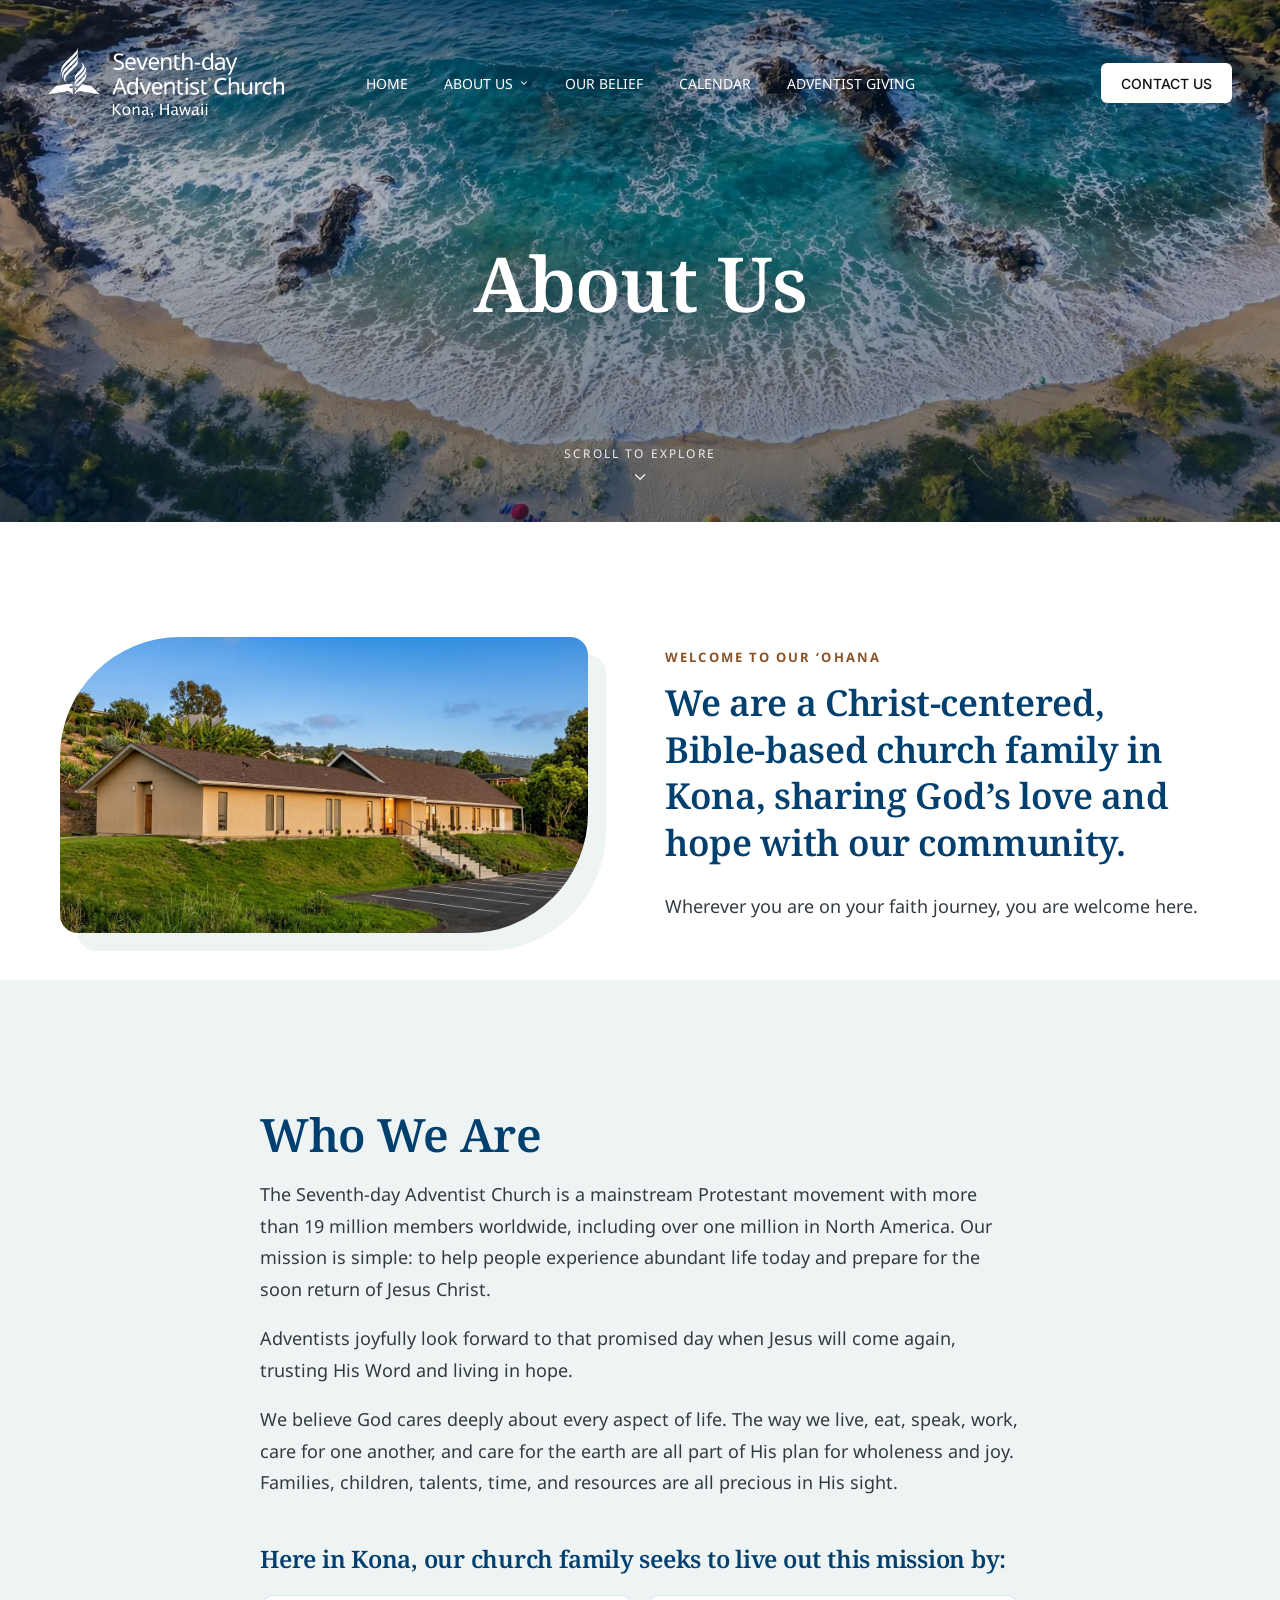
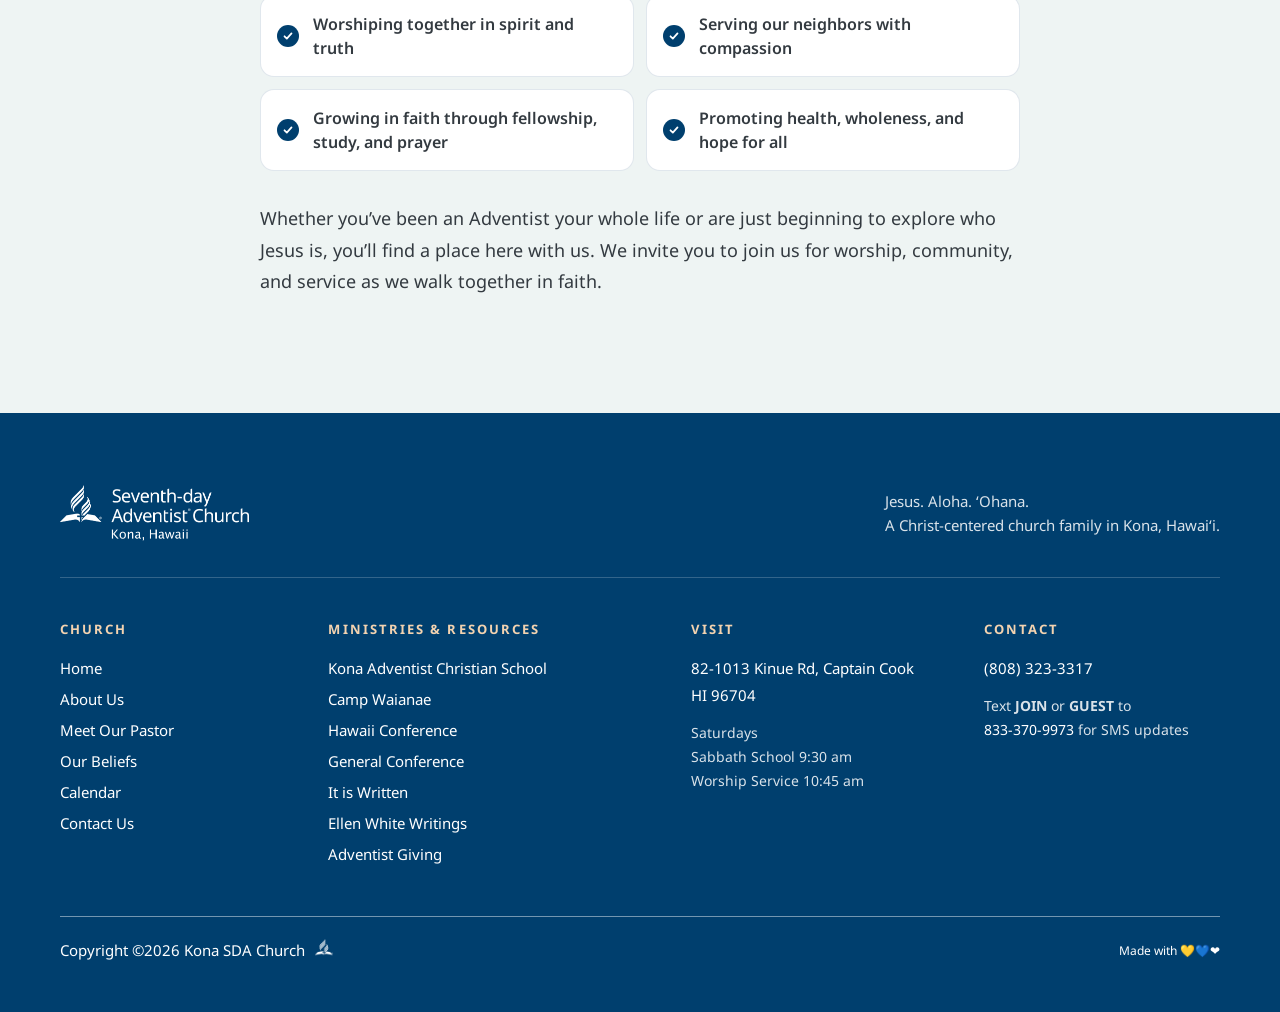
==== about-us.html @ 29a1ade8 "optimized for SEO" ====
<!DOCTYPE html>
<html lang="en">
<head>
<meta charset="UTF-8">
<meta name="viewport" content="width=device-width, initial-scale=1">
<title>About Us | Kona Seventh-day Adventist Church</title>
<meta name="description" content="Get to know the Kona Seventh-day Adventist Church, a Christ-centered, Bible-based church family in Captain Cook, Hawaii, sharing God&#x27;s love with our community.">
<meta property="og:type" content="website">
<meta property="og:site_name" content="Kona Seventh-day Adventist Church">
<meta property="og:title" content="About Us | Kona Seventh-day Adventist Church">
<meta property="og:description" content="Get to know the Kona Seventh-day Adventist Church, a Christ-centered, Bible-based church family in Captain Cook, Hawaii, sharing God&#x27;s love with our community.">
<meta property="og:locale" content="en_US">
<meta name="twitter:card" content="summary">
<link rel="icon" href="favicon.ico" sizes="48x48">
<link rel="icon" href="img/icons/icon-192.png" type="image/png" sizes="192x192">
<link rel="apple-touch-icon" href="img/icons/apple-touch-icon.png">
<meta name="theme-color" content="#003F6E">
<link rel="preload" href="fonts/noto-serif/noto-serif-latin-600-normal.woff2" as="font" type="font/woff2" crossorigin>
<link rel="preload" href="fonts/noto-sans/noto-sans-latin-400-normal.woff2" as="font" type="font/woff2" crossorigin>
<link rel="stylesheet" href="css/styles.css">
</head>
<body class="page-about page-editorial">

<!-- =================== HEADER =================== -->
<header class="site-header">
  <div class="nav">
    <a href="index.html" class="brand"><img src="img/NAD_logo.webp" alt="Kona Seventh-day Adventist Church — Home" width="1500" height="445"></a>
    <ul class="nav__links">
      <li><a href="index.html">HOME</a></li>
      <li class="has-sub">
        <a href="about-us.html" aria-haspopup="true" aria-current="page">ABOUT US <svg class="nav__caret" width="10" height="10" viewBox="0 0 24 24" fill="none" stroke="currentColor" stroke-width="2.5" stroke-linecap="round" stroke-linejoin="round" aria-hidden="true"><path d="M6 9l6 6 6-6"/></svg></a>
        <ul class="submenu" aria-label="About Us">
          <li><a href="about-us.html" aria-current="page">Who We Are</a></li>
          <li><a href="meet-our-pastor.html">Meet Our Pastor</a></li>
        </ul>
      </li>
      <li><a href="our-beliefs.html">OUR BELIEF</a></li>
      <li><a href="calendar.html">CALENDAR</a></li>
      <li><a href="https://adventistgiving.org/donate" target="_blank" rel="noopener">ADVENTIST GIVING</a></li>
    </ul>
    <a href="contact.html" class="btn btn--light btn--sm nav__cta">CONTACT US</a>
    <button class="nav__toggle" type="button" aria-label="Open menu" aria-expanded="false" aria-controls="menu">
      <svg width="22" height="22" viewBox="0 0 24 24" fill="none" stroke="currentColor" stroke-width="1.6" stroke-linecap="round"><path d="M4 8h16M4 16h16"/></svg>
    </button>
  </div>
</header>

<main>

  <!-- Hero banner -->
  <section class="page-hero" aria-labelledby="page-title">
    <img class="page-hero__img" src="img/beach2.webp" alt="" width="1531" height="1027" aria-hidden="true" fetchpriority="high">
    <h1 id="page-title">About Us</h1>
    <a class="scroll-cue" href="#intro">
      <span>Scroll to explore</span>
      <svg width="18" height="18" viewBox="0 0 24 24" fill="none" stroke="currentColor" stroke-width="1.8" stroke-linecap="round" stroke-linejoin="round" aria-hidden="true"><path d="M6 9l6 6 6-6"/></svg>
    </a>
  </section>

  <!-- Intro: foto + titular (mismo diseño que Our Beliefs) -->
  <section class="bl-intro" id="intro" aria-labelledby="intro-title">
    <div class="bl-intro__grid">
      <figure class="bl-intro__media">
        <img src="img/kona-church.webp" alt="Exterior of the Kona Seventh-day Adventist Church building surrounded by green lawn and tropical trees" width="1264" height="848" loading="lazy" decoding="async">
      </figure>
      <div class="bl-intro__text">
        <p class="eyebrow">Welcome to our ‘Ohana</p>
        <h2 id="intro-title" class="bl-intro__statement">We are a Christ-centered, Bible-based church family in Kona, sharing God’s love and hope with our community.</h2>
        <p>Wherever you are on your faith journey, you are welcome here.</p>
      </div>
    </div>
  </section>

  <!-- Quiénes somos + pilares (franja verde-océano, como "Our Core Beliefs") -->
  <section class="bl-core about-who" aria-labelledby="who-title">
    <svg class="bl-core__wave" viewBox="0 0 1440 80" preserveAspectRatio="none" aria-hidden="true"><path d="M0 48c160-32 320-40 480-24s320 48 480 40 320-48 480-48V80H0z"/></svg>
    <div class="about-who__inner">
      <h2 id="who-title">Who We Are</h2>
      <p>The Seventh-day Adventist Church is a mainstream Protestant movement with more than 19 million members worldwide, including over one million in North America. Our mission is simple: to help people experience abundant life today and prepare for the soon return of Jesus Christ.</p>
      <p>Adventists joyfully look forward to that promised day when Jesus will come again, trusting His Word and living in hope.</p>
      <p>We believe God cares deeply about every aspect of life. The way we live, eat, speak, work, care for one another, and care for the earth are all part of His plan for wholeness and joy. Families, children, talents, time, and resources are all precious in His sight.</p>

      <h3 class="pillars__title">Here in Kona, our church family seeks to live out this mission by:</h3>
      <ul class="pillars">
        <li>Worshiping together in spirit and truth</li>
        <li>Serving our neighbors with compassion</li>
        <li>Growing in faith through fellowship, study, and prayer</li>
        <li>Promoting health, wholeness, and hope for all</li>
      </ul>

      <p class="closing">Whether you’ve been an Adventist your whole life or are just beginning to explore who Jesus is, you’ll find a place here with us. We invite you to join us for worship, community, and service as we walk together in faith.</p>
    </div>
  </section>

</main>

<footer class="footer">
  <div class="footer__inner">
    <div class="footer__brand">
      <a href="index.html" class="footer__logo"><img src="img/NAD_logo.webp" alt="Kona Seventh-day Adventist Church — Home" width="1500" height="445" loading="lazy"></a>
      <p>Jesus. Aloha. ʻOhana.<br>A Christ-centered church family in Kona, Hawaiʻi.</p>
    </div>

    <div class="footer__grid">
      <nav aria-labelledby="f-church">
        <h2 class="footer__heading" id="f-church">Church</h2>
        <ul>
          <li><a href="index.html">Home</a></li>
          <li><a href="about-us.html" aria-current="page">About Us</a></li>
          <li><a href="meet-our-pastor.html">Meet Our Pastor</a></li>
          <li><a href="our-beliefs.html">Our Beliefs</a></li>
          <li><a href="calendar.html">Calendar</a></li>
          <li><a href="contact.html">Contact Us</a></li>
        </ul>
      </nav>
      <nav aria-labelledby="f-resources">
        <h2 class="footer__heading" id="f-resources">Ministries &amp; Resources</h2>
        <ul>
          <li><a href="https://www.konaadventistschool.com/" target="_blank" rel="noopener">Kona Adventist Christian School</a></li>
          <li><a href="http://www.campwaianae.org" target="_blank" rel="noopener">Camp Waianae</a></li>
          <li><a href="http://www.hawaiisda.org" target="_blank" rel="noopener">Hawaii Conference</a></li>
          <li><a href="http://www.adventist.org" target="_blank" rel="noopener">General Conference</a></li>
          <li><a href="http://www.itiswritten.com" target="_blank" rel="noopener">It is Written</a></li>
          <li><a href="https://egwwritings.org/" target="_blank" rel="noopener">Ellen White Writings</a></li>
          <li><a href="https://adventistgiving.org/donate" target="_blank" rel="noopener">Adventist Giving</a></li>
        </ul>
      </nav>
      <div>
        <h2 class="footer__heading">Visit</h2>
        <address>
          <a href="https://www.google.com/maps/dir/?api=1&amp;destination=82-1013+Kinue+Rd%2C+Captain+Cook%2C+HI+96704" target="_blank" rel="noopener">82-1013 Kinue Rd, Captain Cook<br>HI 96704</a>
        </address>
        <p class="footer__note">Saturdays<br>Sabbath School 9:30 am<br>Worship Service 10:45 am</p>
      </div>
      <div>
        <h2 class="footer__heading">Contact</h2>
        <p><a href="tel:+18083233317">(808) 323-3317</a></p>
        <p class="footer__note">Text <strong>JOIN</strong> or <strong>GUEST</strong> to<br><a href="sms:+18333709973">833-370-9973</a> for SMS updates</p>
      </div>
    </div>

    <div class="footer__bottom">
      <p class="footer__copy">Copyright ©2026 Kona SDA Church
        <span class="footer__mark"><img src="img/NAD_logo.webp" alt="" width="1500" height="445" loading="lazy"></span></p>
      <p class="footer__made">Made with <span aria-label="amor"><a class="remove-decoration" href="https://www.leonoliver.com/" target="_blank" rel="noopener">💛💙❤️</a></span></p>
    </div>
  </div>
</footer>

<nav class="menu" id="menu" aria-label="Main menu" aria-hidden="true">
  <div class="menu__top">
    <span class="brand"><img src="img/NAD_logo.webp" alt="" width="1500" height="445"></span>
    <button class="nav__toggle" type="button" data-close aria-label="Close menu">
      <svg width="22" height="22" viewBox="0 0 24 24" fill="none" stroke="currentColor" stroke-width="1.6" stroke-linecap="round"><path d="M6 6l12 12M18 6L6 18"/></svg>
    </button>
  </div>
  <ul class="menu__links">
    <li><a href="index.html">HOME</a></li>
    <li class="menu__has-sub"><a href="about-us.html" data-submenu-toggle aria-expanded="false" aria-controls="menu-sub-about">ABOUT US <svg class="menu__caret" width="18" height="18" viewBox="0 0 24 24" fill="none" stroke="currentColor" stroke-width="2" stroke-linecap="round" stroke-linejoin="round" aria-hidden="true"><path d="M6 9l6 6 6-6"/></svg></a>
      <ul class="menu__sub" id="menu-sub-about">
        <li><a href="about-us.html" aria-current="page">Who We Are</a></li>
        <li><a href="meet-our-pastor.html">Meet Our Pastor</a></li>
      </ul>
    </li>
    <li><a href="our-beliefs.html">OUR BELIEF</a></li>
    <li><a href="calendar.html">CALENDAR</a></li>
    <li><a href="https://adventistgiving.org/donate" target="_blank" rel="noopener">ADVENTIST GIVING</a></li>
  </ul>
  <a href="contact.html" class="btn btn--light">Contact Us</a>
</nav>

<script src="js/main.js"></script>
</body>
</html>
---- css/styles.css ----
/* =====================================================================
   Kona Seventh-day Adventist Church — estilos del sitio
   ---------------------------------------------------------------------
   1. Fuentes
   2. Variables (colores, medidas)
   3. Base
   4. Componentes compartidos
      4.1 Botones
      4.2 Navegación (+ submenú, menú fijo)
      4.3 Menú móvil
      4.4 Títulos y etiquetas
      4.5 Parallax
      4.6 E-newsletter
      4.7 Footer
   5. Home (index.html)
      5.1 Hero con secuencia de video
      5.2 Secciones del home
   6. Páginas interiores (about, meet-our-pastor, contact)
      6.1 Base de página, header, banner y elementos comunes
      6.2 About (estilo editorial)
      6.3 Meet Our Pastor
      6.4 Contact
      6.4b Calendar
      6.5 Estilo editorial: Our Beliefs, About, Pastor y Contact
   7. Utilidades
   8. Movimiento reducido
   ===================================================================== */


/* =====================================================================
   1. FUENTES (alojadas localmente en /fonts)
   ===================================================================== */
@font-face {
  font-family: "Noto Serif"; font-style: normal; font-weight: 400; font-display: swap;
  src: url("../fonts/noto-serif/noto-serif-latin-400-normal.woff2") format("woff2"),
       url("../fonts/noto-serif/noto-serif-latin-400-normal.woff") format("woff");
}
@font-face {
  font-family: "Noto Serif"; font-style: normal; font-weight: 600; font-display: swap;
  src: url("../fonts/noto-serif/noto-serif-latin-600-normal.woff2") format("woff2"),
       url("../fonts/noto-serif/noto-serif-latin-600-normal.woff") format("woff");
}
@font-face {
  font-family: "Noto Serif"; font-style: normal; font-weight: 700; font-display: swap;
  src: url("../fonts/noto-serif/noto-serif-latin-700-normal.woff2") format("woff2"),
       url("../fonts/noto-serif/noto-serif-latin-700-normal.woff") format("woff");
}
@font-face {
  font-family: "Noto Serif"; font-style: italic; font-weight: 400; font-display: swap;
  src: url("../fonts/noto-serif/noto-serif-latin-400-italic.woff2") format("woff2"),
       url("../fonts/noto-serif/noto-serif-latin-400-italic.woff") format("woff");
}
@font-face {
  font-family: "Inter"; font-style: normal; font-weight: 400; font-display: swap;
  src: url("../fonts/inter/inter-latin-400-normal.woff2") format("woff2"),
       url("../fonts/inter/inter-latin-400-normal.woff") format("woff");
}
@font-face {
  font-family: "Inter"; font-style: normal; font-weight: 500; font-display: swap;
  src: url("../fonts/inter/inter-latin-500-normal.woff2") format("woff2"),
       url("../fonts/inter/inter-latin-500-normal.woff") format("woff");
}
@font-face {
  font-family: "Inter"; font-style: normal; font-weight: 600; font-display: swap;
  src: url("../fonts/inter/inter-latin-600-normal.woff2") format("woff2"),
       url("../fonts/inter/inter-latin-600-normal.woff") format("woff");
}
@font-face {
  font-family: "Noto Sans"; font-style: normal; font-weight: 400; font-display: swap;
  src: url("../fonts/noto-sans/noto-sans-latin-400-normal.woff2") format("woff2"),
       url("../fonts/noto-sans/noto-sans-latin-400-normal.woff") format("woff");
}
@font-face {
  font-family: "Noto Sans"; font-style: normal; font-weight: 600; font-display: swap;
  src: url("../fonts/noto-sans/noto-sans-latin-600-normal.woff2") format("woff2"),
       url("../fonts/noto-sans/noto-sans-latin-600-normal.woff") format("woff");
}
@font-face {
  font-family: "Noto Sans"; font-style: normal; font-weight: 700; font-display: swap;
  src: url("../fonts/noto-sans/noto-sans-latin-700-normal.woff2") format("woff2"),
       url("../fonts/noto-sans/noto-sans-latin-700-normal.woff") format("woff");
}


/* =====================================================================
   2. VARIABLES
   ===================================================================== */
:root {
  /* Colores de marca */
  --ocean: #003F6E;                    /* azul océano: footer, títulos y acentos */
  --ocean-hover: #00548f;              /* hover de los botones azules */

  /* Texto */
  --white: #fff;
  --white-75: rgba(255,255,255, 1);    /* texto claro del menú y del hero */
  --charcoal: #333a40;                 /* texto de las páginas interiores */
  --muted: #4a5568;                    /* texto secundario (newsletter) */

  /* Superficies y bordes */
  --line: rgba(0, 63, 110, .12);       /* borde suave de tarjetas y círculos */
  --glass: rgba(255,255,255,.12);
  --glass-border: rgba(255,255,255,1);
  --dark-glass: rgba(10, 14, 20, .55); /* fondo del menú fijo */
  --koa: #8a5328;                      /* acento cálido (madera koa): etiquetas y números — AA sobre blanco */
  --koa-light: #f3d3b0;                /* arena cálida para textos sobre fondos oscuros */
  --sea: #eef4f3;                      /* fondo suave verde-océano */
  --deep: #0a2233;                     /* azul noche (sección de énfasis) */

  /* Tipografía */
  --font-sans: "Noto Sans", system-ui, sans-serif;
  --font-ui: "Inter", system-ui, sans-serif;
  --serif: "Noto Serif", Georgia, serif;  /* títulos de las páginas editoriales */
  /* Roles de texto: Noto Serif (todos los títulos: hero, banners y secciones) ·
     Noto Sans (texto y etiquetas) · Inter (menú y botones) */
  --text-size: 18px;                   /* párrafos de lectura */
  --text-leading: 1.75;
  --on-dark: rgba(255,255,255,.92);    /* párrafos sobre fondos oscuros */
  --on-dark-muted: rgba(255,255,255,.85); /* texto secundario sobre fondos oscuros */
  --shadow-soft: 0 10px 30px rgba(0, 63, 110, .08);   /* sombra de tarjetas e imágenes */

  /* Medidas */
  --gutter: clamp(24px, 4vw, 48px);
  --radius-card: 14px;
  --wrap: 1160px;                      /* ancho máximo del contenido */
  --measure: 60ch;                     /* ancho cómodo de lectura */
}


/* =====================================================================
   3. BASE
   ===================================================================== */
*, *::before, *::after { box-sizing: border-box; margin: 0; padding: 0; }
html, body { background: #0b0b0c; }
body { font-family: var(--font-ui); color: var(--white); -webkit-font-smoothing: antialiased; }
a { color: inherit; text-decoration: none; }
html { scroll-behavior: smooth; }
main [id] { scroll-margin-top: 88px; }   /* que el menú fijo no tape el título al saltar a una sección */
:focus-visible { outline: 2px solid var(--white); outline-offset: 3px; border-radius: 999px; }


/* =====================================================================
   4. COMPONENTES COMPARTIDOS
   ===================================================================== */

/* ---------- 4.1 Botones ---------- */
.btn {
  display: inline-flex; align-items: center; justify-content: center;
  height: 48px; padding: 0 28px; border-radius: 6px;
  font-family: var(--font-ui); font-size: 15px; font-weight: 500;
  white-space: nowrap;
  transition: background .2s, color .2s, border-color .2s;
}
.btn--light, .btn--glass:hover { background: var(--white); color: #111; }   /* el de cristal se rellena como BULLETIN */
.btn--glass {
  background: var(--glass); color: var(--white);
  border: 1px solid var(--glass-border);
  backdrop-filter: blur(14px); -webkit-backdrop-filter: blur(14px);
}
.btn--sm { height: 40px; padding: 0 20px; font-size: 14px; }
.btn--lg { height: 52px; padding: 0 26px; gap: 10px; font-weight: 600; }   /* más alto, para llamadas a la acción */
/* Botones azul océano para fondos claros */
.btn--ocean { background: var(--ocean); color: #fff; border: 1.5px solid var(--ocean); }
.btn--ocean:hover { background: var(--ocean-hover); border-color: var(--ocean-hover); }
.btn--ocean-outline { background: transparent; color: var(--ocean); border: 1.5px solid var(--ocean); }
.btn--ocean-outline:hover { background: var(--ocean); color: #fff; }


/* ---------- 4.2 Navegación ---------- */
.nav {
  display: flex; align-items: center; justify-content: space-between;
  padding: var(--gutter) var(--gutter) 0;
}
.brand { display: inline-flex; align-items: center; border-radius: 8px; }
.brand img { display: block; height: 70px; width: auto; }
/* iPad Pro (y otras tabletas táctiles): logo más pequeño.
   Ancho de tableta + pantalla táctil, para no afectar a portátiles del mismo ancho. */
@media (min-width: 768px) and (max-width: 1366px) and (hover: none) and (pointer: coarse) {
  .brand img { height: 50px; }
}

.nav__links { display: none; gap: 36px; list-style: none; font-size: 14px; }
.nav__links > li { position: relative; }
.nav__links a {
  display: inline-block;               /* necesario para que transform funcione en el enlace */
  color: var(--white-75);
  transition: color .2s, transform .2s ease;
}
.nav__links a:hover,
.nav__links a:focus-visible { color: var(--white); transform: translateY(-3px); }

.nav .nav__cta { display: none; }
.nav__toggle {
  background: none; border: 0; color: var(--white); cursor: pointer;
  width: 44px; height: 44px; display: grid; place-items: center; border-radius: 999px;
}

@media (min-width: 900px) {
  /* 3 columnas: logo | menú centrado | botón */
  .nav { display: grid; grid-template-columns: 1fr auto 1fr; }
  .nav .brand { justify-self: start; }
  .nav__links, .nav .nav__cta { display: flex; }
  .nav__links { justify-self: center; justify-content: center; }
  .nav .nav__cta { justify-self: end; }
  .nav__toggle { display: none; }
}

/* Submenú (About Us) */
.nav__links .has-sub > a { display: inline-flex; align-items: center; gap: 6px; }
.nav__caret { transition: transform .2s ease; }
.has-sub:hover .nav__caret,
.has-sub:focus-within .nav__caret { transform: rotate(180deg); }

.submenu {
  position: absolute; top: calc(100% + 14px); left: 50%; z-index: 50;
  min-width: 210px; list-style: none; padding: 8px;
  background: rgba(10, 14, 20, .82);
  backdrop-filter: blur(12px) saturate(140%); -webkit-backdrop-filter: blur(12px) saturate(140%);
  border: 1px solid rgba(255, 255, 255, .12); border-radius: 12px;
  box-shadow: 0 14px 34px rgba(0, 0, 0, .28);
  opacity: 0; visibility: hidden; transform: translate(-50%, 8px);
  transition: opacity .2s ease, transform .2s ease, visibility .2s;
}
.submenu::before {                     /* puente invisible para no perder el hover */
  content: ""; position: absolute; left: 0; right: 0; top: -16px; height: 16px;
}
.has-sub:hover .submenu,
.has-sub:focus-within .submenu { opacity: 1; visibility: visible; transform: translate(-50%, 0); }

.nav__links .submenu a {
  display: block; padding: 10px 14px; border-radius: 8px; white-space: nowrap;
  font-size: 14px; letter-spacing: .02em; color: var(--on-dark-muted);
}
.nav__links .submenu a:hover,
.nav__links .submenu a:focus-visible { background: rgba(255, 255, 255, .1); color: #fff; transform: none; }
.nav__links .submenu a[aria-current="page"] { color: #fff; font-weight: 600; }

/* Menú fijo en escritorio (lo activa el JS al hacer scroll) */
@media (min-width: 900px) {
  .hero-scroll.has-stuck-nav { z-index: 30; }
  .hero.has-stuck-nav { padding-top: var(--nav-h, 0px); }   /* evita salto del contenido */
  .nav.nav--stuck {
    position: fixed; top: 0; left: 0; right: 0; z-index: 40;
    padding-top: 12px; padding-bottom: 12px;
    background: var(--dark-glass);
    backdrop-filter: blur(12px) saturate(140%);
    -webkit-backdrop-filter: blur(12px) saturate(140%);
    box-shadow: 0 1px 0 rgba(255,255,255,.08), 0 8px 24px rgba(0,0,0,.18);
    animation: navIn .35s ease-out;
  }
  .nav.nav--stuck .brand img { height: 52px; transition: height .25s; }
}
@keyframes navIn { from { transform: translateY(-100%); } to { transform: none; } }


/* ---------- 4.3 Menú móvil ---------- */
.menu {
  position: fixed; inset: 0; z-index: 50;
  display: flex; flex-direction: column;
  padding: var(--gutter);
  overflow-y: auto;
  color: #fff;                         /* blanco también en páginas con texto oscuro */
  background: rgba(0,0,0,.72);
  backdrop-filter: blur(18px); -webkit-backdrop-filter: blur(18px);
  opacity: 0; visibility: hidden; transition: opacity .3s, visibility .3s;
}
.menu.is-open { opacity: 1; visibility: visible; }
.menu__top { display: flex; justify-content: space-between; align-items: center; }
.menu__links { list-style: none; margin-top: 48px; display: flex; flex-direction: column; gap: 20px; }
.menu__links a { font-family: var(--serif); font-size: 32px; line-height: 1.1; }
.menu .btn { margin-top: auto; }

/* Submenú "About Us": oculto hasta pasar el cursor (o tocar) ABOUT US */
.menu__has-sub > a { display: inline-flex; align-items: center; gap: 10px; }
.menu__caret { transition: transform .2s ease; }
.menu__sub {
  list-style: none; margin: 12px 0 2px 4px; padding-left: 16px;
  border-left: 1px solid rgba(255, 255, 255, .3);
  display: none; flex-direction: column; gap: 10px;
}
.menu__has-sub.is-open > .menu__sub { display: flex; }
.menu__has-sub.is-open .menu__caret { transform: rotate(180deg); }
@media (hover: hover) {                /* solo con ratón; en pantallas táctiles se abre al tocar */
  .menu__has-sub:hover > .menu__sub { display: flex; }
  .menu__has-sub:hover .menu__caret { transform: rotate(180deg); }
}
.menu__links .menu__sub a {
  font-family: var(--font-ui); font-size: 18px; line-height: 1.3;
  color: var(--on-dark-muted);
}
.menu__links .menu__sub a[aria-current="page"] { color: #fff; font-weight: 500; }


/* ---------- Indicador "Scroll to explore" (abajo del hero en todas las páginas) ---------- */
.scroll-cue {
  position: absolute; left: 50%; bottom: 28px; transform: translateX(-50%); z-index: 2;
  display: inline-flex; flex-direction: column; align-items: center; gap: 6px;
  padding: 8px 12px; border-radius: 8px;
  color: rgba(255,255,255,.9); font-size: 12px; letter-spacing: .18em; text-transform: uppercase;
  white-space: nowrap;
}
.scroll-cue:hover { color: #fff; }
.scroll-cue svg { animation: cue-float 2.4s ease-in-out infinite; }
@keyframes cue-float { 0%, 100% { transform: translateY(0); } 50% { transform: translateY(5px); } }

/* ---------- 4.4 Títulos y etiquetas ---------- */
/* Etiqueta pequeña en mayúsculas: .eyebrow y los elementos que comparten su estilo */
.eyebrow, .schedule dt, .contact-list h3, .footer .footer__heading, .belief__tag, .bl-verse cite {
  font-family: var(--font-sans); font-size: 13px; font-weight: 700;
  letter-spacing: .16em; text-transform: uppercase;
}
.eyebrow, .contact-list h3, .bl-verse cite { color: var(--koa); }
.eyebrow--light, .schedule dt, .footer .footer__heading, .bl-verse--light cite { color: var(--koa-light); }   /* sobre fondos oscuros */

/* Tarjeta blanca: newsletter, tarjetas de cada sábado y marco del calendario */
.newsletter__card, .sabbath__card, .calendar__frame {
  background: #fff; border: 1px solid var(--line); border-radius: var(--radius-card);
}

/* Círculo de icono verde-océano: contacto, cada sábado y newsletter */
.contact-list__icon, .sabbath__icon, .newsletter__icon {
  display: grid; place-items: center; border-radius: 50%;
  background: var(--sea); color: var(--ocean);
}

/* Adorno: línea fina con un punto en el centro (también bajo los títulos del home) */
.bl-ornament, .block h2::after {
  display: inline-block; width: 104px; height: 8px; opacity: .85;
  background:
    radial-gradient(circle, var(--koa) 3px, transparent 3.5px) center / 8px 8px no-repeat,
    linear-gradient(var(--koa), var(--koa)) left center / 40px 1px no-repeat,
    linear-gradient(var(--koa), var(--koa)) right center / 40px 1px no-repeat;
}


/* ---------- 4.5 Secciones con foto de fondo ---------- */
/* Contenedor: la foto y la capa de color quedan detrás del contenido */
.hero, .parallax, .newsletter, .page-hero, .belief--salvation, .bl-living {
  position: relative; overflow: hidden; isolation: isolate;
}
/* Foto que cubre toda la sección */
.page-hero__img, .belief--salvation__bg, .bl-living__bg {
  position: absolute; inset: 0; z-index: -2;
  width: 100%; height: 100%; object-fit: cover;
}
/* Capa de color entre la foto y el texto (cada sección define su "background") */
.newsletter::after, .page-hero::after, .belief--salvation::before, .bl-living::before {
  content: ""; position: absolute; inset: 0; z-index: -1;
}
/* Foco blanco en las secciones oscuras dentro del contenido */
.bl-28 :focus-visible, .bl-living :focus-visible { outline-color: #fff; }

/* Parallax */
.parallax {
  min-height: clamp(460px, 62vh, 620px);
  display: flex; align-items: center;
  padding: 48px clamp(16px, 5vw, 64px);
}
.parallax__img {                       /* también la usa el e-newsletter (data-parallax) */
  position: absolute; left: 0; right: 0; top: -15%; height: 130%; z-index: -1;
  width: 100%; object-fit: cover; object-position: center;
  will-change: transform;
}
.parallax__box {
  max-width: 540px; width: 100%;
  background: rgba(10, 34, 51, .82);       /* --deep translúcido */
  backdrop-filter: blur(2px); -webkit-backdrop-filter: blur(2px);
  border-radius: var(--radius-card);
  color: #fff; padding: clamp(28px, 3.4vw, 44px);
}
.parallax--right { justify-content: flex-end; }
.parallax--right .parallax__box { margin-right: clamp(0px, 8vw, 140px); }
.parallax--left  .parallax__box { margin-left:  clamp(0px, 8vw, 140px); }
.parallax__box h2 { font-size: clamp(28px, 3vw, 38px); line-height: 1.15; }
.site .parallax__box h2 { color: #fff; }
.parallax--right h2 { text-align: center; }
.parallax__box p { margin-top: 18px; }
.parallax__btn { margin-top: 24px; }

.schedule { margin-top: 22px; font-size: var(--text-size); line-height: var(--text-leading); }
.schedule dt { margin-bottom: 4px; }   /* estilo de etiqueta en 4.4 */
.schedule dd { margin: 0; }

@media (max-width: 767px) {
  .parallax { justify-content: center; }
  .parallax .parallax__box { margin: 0; }
}


/* ---------- 4.6 E-newsletter (home y contact) ---------- */
.newsletter {
  padding: 96px 16px 104px;
  background: #0f3a66;                                        /* color mientras carga la imagen */
}
.newsletter::after { background: rgba(10, 40, 75, .25); }   /* capa suave para que la tarjeta resalte */
.newsletter__card {
  position: relative; max-width: 900px; margin: 0 auto; text-align: center;
  box-shadow: 0 18px 48px rgba(10, 30, 60, .28);   /* más fuerte: va sobre una foto */
  padding: 64px 24px 44px;
}
.newsletter__icon {                    /* círculo como los iconos de contact.html */
  position: absolute; top: 0; left: 50%; transform: translate(-50%, -50%);
  width: 76px; height: 76px;
  box-shadow: inset 0 0 0 8px #fff;    /* aro blanco + disco verde-océano */
  border: 1px solid var(--line);
  transition: background-color .3s ease, color .3s ease, scale .3s ease;
}
.newsletter__phone, .newsletter__wave { transform-box: fill-box; transform-origin: center; }
.newsletter__wave { opacity: 0; }
/* Hover: el círculo se llena de azul, el teléfono "suena" y aparecen ondas */
.newsletter__icon:hover { background-color: var(--ocean); color: #fff; scale: 1.06; }
.newsletter__icon:hover .newsletter__phone { animation: nl-ring .9s ease-in-out; }
.newsletter__icon:hover .newsletter__wave--r { --dx: 2px;  animation: nl-wave 1.2s ease-out .15s infinite; }
.newsletter__icon:hover .newsletter__wave--l { --dx: -2px; animation: nl-wave 1.2s ease-out .15s infinite; }
@keyframes nl-ring {
  0%, 100% { rotate: 0deg; }
  12% { rotate: -14deg; } 26% { rotate: 12deg; } 40% { rotate: -9deg; }
  54% { rotate: 6deg; }   68% { rotate: -3deg; }
}
@keyframes nl-wave {
  0%   { opacity: 0; translate: 0 0; scale: .7; }
  35%  { opacity: 1; }
  100% { opacity: 0; translate: var(--dx) 0; scale: 1.15; }
}
.newsletter h2 { font-family: var(--font-sans); letter-spacing: normal; font-size: clamp(20px, 2.2vw, 26px); font-weight: 400; color: #000; text-transform: uppercase; }
.newsletter p { margin-top: 14px; color: var(--muted); font-weight: 700; font-size: clamp(15px, 1.4vw, 18px); line-height: 1.6; }
.newsletter a { color: inherit; }
.news-letter-keyword { font-weight: 900; color: var(--ocean); }


/* ---------- 4.7 Footer (igual en todas las páginas): marca + 4 columnas ---------- */
.footer {
  background: var(--ocean);
  color: #fff; font-family: var(--font-sans); font-size: 15px; line-height: 1.8;
  padding: 72px 24px 48px;
}
.footer__inner { max-width: 1160px; margin: 0 auto; }

/* Marca */
/* Filas del footer: marca arriba y copyright abajo */
.footer__brand, .footer__bottom { display: flex; flex-wrap: wrap; align-items: center; justify-content: space-between; }
.footer__brand {
  gap: 16px 32px;
  padding-bottom: 36px; border-bottom: 1px solid rgba(255,255,255,.2);
}
.footer__logo { display: inline-block; border-radius: 6px; }
.footer__logo img { display: block; height: 56px; width: auto; }
.footer__brand p { font-size: 15px; line-height: 1.6; color: var(--on-dark-muted); }

/* Columnas: 1 en móvil, 2 en tableta, 4 en escritorio */
.footer__grid { display: grid; gap: 36px 32px; grid-template-columns: 1fr; padding-top: 40px; }
@media (min-width: 600px) { .footer__grid { grid-template-columns: repeat(2, minmax(0, 1fr)); } }
@media (min-width: 960px) { .footer__grid { grid-template-columns: 1fr 1.4fr 1.1fr 1fr; } }
.footer .footer__heading { margin-bottom: 14px; }   /* estilo de etiqueta en 4.4 */
.footer ul { list-style: none; }
.footer li + li { margin-top: 4px; }
.footer a { color: #fff; }
.footer a:hover { text-decoration: underline; }
.footer a.remove-decoration,
.footer a.remove-decoration:hover { text-decoration: none; }
.footer address { font-style: normal; }
.footer__note { margin-top: 12px; font-size: 14px; line-height: 1.7; color: var(--on-dark-muted); }

/* Línea final: copyright y "Made with" */
.footer__bottom {
  gap: 8px 24px;
  margin-top: 48px; padding-top: 20px; border-top: 1px solid rgba(255,255,255,.45);
}
.footer__copy { display: flex; align-items: center; gap: 10px; }
.footer__mark { width: 21px; height: 24px; overflow: hidden; flex: none; }
.footer__mark img { height: 24px; width: auto; max-width: none; display: block; }
.footer__made { font-size: 12px; }


/* =====================================================================
   5. HOME (index.html)
   ===================================================================== */

/* ---------- 5.1 Hero con secuencia de video ---------- */
.hero {
  min-height: 100vh;
  min-height: 100svh;                  /* crece si el contenido lo necesita */
  display: flex; flex-direction: column;
}
/* Móvil y tableta: hero de una pantalla con video. Escritorio (pantalla ancha + ratón):
   el hero se queda fijo mientras el scroll recorre la secuencia (una pantalla de scroll).
   La misma condición está en js/main.js (SCROLL_HERO). */
.hero-scroll { position: relative; }
@media (min-width: 900px) and (hover: hover) and (pointer: fine) {
  .hero-scroll { height: 200vh; }
  .hero-scroll .hero { position: sticky; top: 0; }
}

.hero__bg {
  position: absolute; inset: 0; z-index: -2;
  width: 100%; height: 100%; display: block; object-fit: cover;
  /* primer fotograma como póster mientras carga el video o la secuencia */
  background: #0b0b0c url("../img/hero/hero-portrait-poster.webp") center / cover no-repeat;
}
@media (orientation: landscape) {
  .hero__bg { background-image: url("../img/hero/hero-landscape-poster.webp"); }
}
.hero__canvas { display: none; }
@media (min-width: 900px) and (hover: hover) and (pointer: fine) {
  .hero__canvas { display: block; background-image: url("../img/hero/desktop/frame_001.webp"); }
  .hero__video { display: none; }
}
.hero__overlay { position: absolute; inset: 0; z-index: -1; background: rgba(0,0,0,.2); }
.hero__missing {
  position: absolute; top: 50%; left: 50%; transform: translate(-50%,-50%);
  z-index: -1; display: none;
  font-size: 13px; color: var(--white-75);
  border: 1px dashed var(--glass-border); border-radius: 12px; padding: 10px 14px;
}
.hero.is-missing .hero__missing { display: block; top: auto; bottom: 72px; transform: translateX(-50%); }

.hero__content {
  flex: 1;
  display: flex; flex-direction: column; align-items: center; justify-content: center;
  text-align: center;
  padding: 48px var(--gutter);
}
.hero h1 {                             /* tipo de título en 6.5 */
  font-size: clamp(32px, 10.2vw, 40px); line-height: 1.02;
  text-wrap: balance; overflow-wrap: break-word;
  max-width: 1024px;
  text-shadow: 0 0 32px rgba(255,255,255,.35), 0 0 80px rgba(255,255,255,.18);
}
.hero h1 .line { display: block; }
.hero h1 .nowrap { white-space: nowrap; }
@media (min-width: 640px)  { .hero h1 { font-size: clamp(56px, 9vw, 80px); } }
@media (min-width: 1024px) { .hero h1 { font-size: 96px; } }

.hero__content p {
  margin-top: 28px;
  font-family: "Noto Serif", Georgia, serif; font-weight: 400;
  font-size: 30px; line-height: 1.35;
  color: var(--white);
}

.actions { margin-top: 36px; display: flex; flex-direction: column; gap: 12px; width: 100%; max-width: 320px; }
@media (min-width: 640px) { .actions { flex-direction: row; justify-content: center; width: auto; max-width: none; } }

/* Entrada del contenido del hero */
.reveal { opacity: 0; transform: translateY(20px); animation: rise .9s cubic-bezier(.2,.7,.2,1) forwards; }
.reveal:nth-child(2) { animation-delay: .08s; }
.reveal:nth-child(3) { animation-delay: .16s; }
@keyframes rise { to { opacity: 1; transform: none; } }


/* ---------- 5.2 Secciones del home (estilo editorial: <main class="site page-editorial">) ---------- */
/* Fondo y texto base: <main class="site"> del home y <body class="page-about"> de las interiores */
.site, .page-about { background: #fff; color: var(--charcoal); font-family: var(--font-sans); }
.site :focus-visible { outline: 2px solid currentColor; outline-offset: 3px; border-radius: 4px; }

/* Bloques de texto centrados (About Us, Our Beliefs, Our Mission) */
.block { padding: clamp(64px, 8vw, 112px) 24px; text-align: center; }
.block--sea { background: var(--sea); }
.block__inner { max-width: 720px; margin: 0 auto; }
.block h2 { display: inline-flex; flex-direction: column; align-items: center; gap: 18px; }
.block h2::after { content: ""; }      /* adorno .bl-ornament (4.4) */
.block__inner > p { max-width: var(--measure); margin: 24px auto 0; }
.block .btn { margin-top: 32px; }

/* Our Mission: tarjetas de ministerios */
.ministries {
  display: grid; gap: 48px 32px; grid-template-columns: 1fr;
  max-width: var(--wrap); margin: 56px auto 0; list-style: none;
}
@media (min-width: 560px) { .ministries { grid-template-columns: repeat(2, 1fr); } }
@media (min-width: 900px) { .ministries { grid-template-columns: repeat(3, 1fr); } }
.ministry__img {
  display: block; width: 100%; height: auto; aspect-ratio: 3 / 2; object-fit: cover;
  background: var(--sea);
  border-radius: 64px 12px 64px 12px;   /* forma de hoja, como en las otras páginas */
}
.ministry h3 { margin-top: 22px; font-size: clamp(22px, 2vw, 24px); line-height: 1.25; }
.ministry p { margin: 10px auto 0; max-width: 320px; font-size: 16px; line-height: 1.7; }


/* =====================================================================
   6. PÁGINAS INTERIORES (body.page-about)
   ===================================================================== */

/* ---------- 6.1 Base de página, header, banner y elementos comunes ---------- */
/* Foco azul sobre fondo blanco; el header, el menú móvil y el footer usan el foco blanco global */
.page-about main :focus-visible { outline: 2px solid var(--ocean); outline-offset: 3px; border-radius: 4px; }

/* Header transparente sobre el banner; al hacer scroll pasa a .nav--stuck */
.site-header { position: absolute; top: 0; left: 0; right: 0; z-index: 40; }

.page-hero {
  min-height: clamp(380px, 58vh, 560px);
  display: grid; place-items: center; text-align: center;
  padding: 140px 24px 96px;            /* espacio para el menú arriba y el indicador abajo */
  background: var(--ocean);
}
.page-hero__img { object-position: center 60%; }
.page-hero::after {                    /* capa para contraste del título */
  background: linear-gradient(rgba(0, 20, 40, .45) 0%, rgba(0, 30, 55, .30) 35%, rgba(0, 30, 55, .55) 100%);
}
.page-hero h1 {                        /* tipo de título en 6.5 */
  font-size: clamp(40px, 6.5vw, 76px); line-height: 1.05;
  color: #fff;
  text-shadow: 0 2px 24px rgba(0, 0, 0, .35);
}
.page-hero__content { max-width: 760px; }



/* ---------- 6.2 About (usa el estilo editorial de 6.5) ---------- */
.bl-intro__text .bl-intro__statement { font-size: clamp(26px, 2.8vw, 36px); line-height: 1.3; }

.about-who__inner { max-width: 760px; margin: 0 auto; padding-top: clamp(40px, 6vw, 72px); }
.about-who .closing { margin-top: 32px; }

.pillars__title { margin-top: 44px; font-size: clamp(20px, 2vw, 24px); line-height: 1.35; }
.pillars { list-style: none; margin-top: 20px; display: grid; gap: 12px; }
@media (min-width: 640px) { .pillars { grid-template-columns: 1fr 1fr; } }
.pillars li {
  position: relative; padding: 16px 18px 16px 52px;
  background: #fff; border: 1px solid var(--line); border-radius: var(--radius-card);
  font-size: 16px; line-height: 1.5; font-weight: 600; color: var(--charcoal);
}
.pillars li::before {                  /* viñeta: círculo azul con check */
  content: ""; position: absolute; left: 16px; top: 50%; transform: translateY(-50%);
  width: 22px; height: 22px; border-radius: 50%;
  background: var(--ocean) url("data:image/svg+xml,%3Csvg xmlns='http://www.w3.org/2000/svg' viewBox='0 0 24 24' fill='none' stroke='white' stroke-width='3' stroke-linecap='round' stroke-linejoin='round'%3E%3Cpath d='M6 12.5l4 4 8-9'/%3E%3C/svg%3E") center / 14px no-repeat;
}


/* ---------- 6.3 Meet Our Pastor (usa .bl-intro del estilo editorial) ---------- */
.bl-intro__media.bl-intro__media--portrait { max-width: 440px; }
.bl-intro__media.bl-intro__media--portrait img { aspect-ratio: 4 / 5; object-position: 50% 35%; }
@media (max-width: 899px) { .bl-intro__media.bl-intro__media--portrait { max-width: 340px; } }


/* ---------- 6.4 Contact (usa .bl-intro del estilo editorial) ---------- */
.bl-intro__media.bl-intro__media--square { max-width: 480px; }
.bl-intro__media.bl-intro__media--square img { aspect-ratio: 1 / 1; }
@media (max-width: 899px) { .bl-intro__media.bl-intro__media--square { max-width: 360px; } }

.contact-list { list-style: none; margin-top: 32px; display: grid; gap: 24px; }
.contact-list li { display: flex; gap: 18px; align-items: flex-start; }
.contact-list__icon, .sabbath__icon { flex: none; width: 48px; height: 48px; }   /* círculo en 4.4 */
.contact-list h3 { padding-top: 2px; }   /* estilo de etiqueta en 4.4 */
.contact-list p { margin-top: 6px; font-size: 18px; line-height: 1.6; color: var(--charcoal); }
.contact-list a {
  color: inherit;
  text-decoration: underline; text-decoration-color: rgba(0, 63, 110, .35); text-underline-offset: 3px;
}
.contact-list a:hover { color: var(--ocean); text-decoration-color: currentColor; }

.contact-map { line-height: 0; }
.contact-map iframe { display: block; width: 100%; height: clamp(320px, 45vh, 460px); border: 0; filter: saturate(.9); }


/* ---------- 6.4b Calendar: introducción, tarjetas de cada sábado, calendario centrado e invitación (.bl-cta) ---------- */
/* Introducción y tarjetas "cada sábado" */
.cal-intro { padding: clamp(72px, 9vw, 120px) 24px clamp(56px, 7vw, 96px); }
.cal-intro__head h2 { margin-top: 14px; }
.sabbath {
  list-style: none; max-width: 1040px; margin: clamp(40px, 5vw, 56px) auto 0;
  display: grid; gap: 20px; grid-template-columns: 1fr;
}
@media (min-width: 760px) { .sabbath { grid-template-columns: repeat(3, minmax(0, 1fr)); } }
.sabbath__card {
  padding: 32px 24px; text-align: center;
  box-shadow: var(--shadow-soft);
}
.sabbath__icon { margin: 0 auto 18px; }
.sabbath__card h3 { font-size: clamp(22px, 2vw, 24px); line-height: 1.25; }
.sabbath__time { margin-top: 6px; font-family: var(--serif); font-size: clamp(30px, 3vw, 36px); font-weight: 600; line-height: 1.2; color: var(--koa); }
.sabbath__card p:not(.sabbath__time) { margin-top: 8px; font-size: 16px; line-height: 1.6; }
.sabbath__card .sabbath__place { margin-top: 12px; font-size: 18px; }

/* Calendario sobre franja verde-océano */
.calendar { background: var(--sea); padding: clamp(48px, 7vw, 96px) clamp(12px, 3vw, 24px); }
.calendar__frame {
  max-width: 1040px; margin: 0 auto;
  padding: clamp(6px, 1.2vw, 14px);
  box-shadow: 0 18px 48px rgba(10, 30, 60, .12);
}
.calendar__embed { display: block; width: 100%; height: clamp(520px, 72vh, 760px); border: 0; border-radius: 8px; }


/* =====================================================================
   6.5 ESTILO EDITORIAL (our-beliefs, about, meet-our-pastor y contact) — body.page-editorial
   Tipografía: Noto Serif (títulos) + Noto Sans (texto)
   ===================================================================== */
/* Todos los títulos: Noto Serif 600 (hero, banners y secciones) */
.hero h1, .page-hero h1, :where(.page-editorial) :is(h2, h3) { font-family: var(--serif); font-weight: 600; letter-spacing: -.01em; }
:where(.page-editorial) :is(h2, h3) { color: var(--ocean); }

/* Títulos de sección (home y páginas editoriales): un solo tamaño */
.block h2, .about-who__inner h2, .bl-intro__text h2, .bl-core__head h2, .bl-28 h2, .bl-cta h2, .cal-intro__head h2 {
  font-size: clamp(32px, 3.6vw, 46px); line-height: 1.15;
}

/* Párrafos de lectura: un solo tamaño e interlineado en todo el sitio */
.bl-intro__text > p:not(.eyebrow), .bl-core__head > p, .about-who__inner > p,
.belief__body > p:not(.belief__num), .block__inner > p, .parallax__box p,
.bl-28__text > p:not(.eyebrow), .bl-living__card > p:not(.eyebrow), .bl-cta > p,
.cal-intro__head > p:not(.eyebrow) {
  font-size: var(--text-size); line-height: var(--text-leading);
}
.bl-intro__text > p:not(.eyebrow), .bl-core__head > p, .about-who__inner > p,
.belief__body > p:not(.belief__num), .cal-intro__head > p:not(.eyebrow) { margin-top: 18px; }

/* Rejillas de dos columnas (se apilan en móvil) */
.bl-intro__grid, .belief--creation, .belief--church, .belief--salvation__inner, .belief--hope__panel {
  max-width: var(--wrap); margin: 0 auto;
  display: grid; align-items: center; grid-template-columns: 1fr;
}

/* Fotos dentro del contenido */
.bl-intro__media img, .belief--creation .belief__media img, .belief__collage img {
  display: block; width: 100%; height: auto; object-fit: cover;
}


/* Versículo */
.bl-verse {
  margin-top: 28px; padding-left: 20px;
  border-left: 2px solid var(--koa);
}
.bl-verse p { font-family: var(--serif); font-style: italic; font-size: 18px; line-height: 1.6; color: var(--charcoal); }
.bl-verse cite { display: block; margin-top: 8px; font-style: normal; }   /* estilo de etiqueta en 4.4 */
.bl-verse--light { border-left-color: var(--koa-light); }

/* ---------- 2. Introducción ---------- */
.bl-intro { padding: clamp(72px, 9vw, 128px) 24px clamp(64px, 8vw, 112px); }
.bl-intro__grid { gap: clamp(36px, 6vw, 88px); }
@media (min-width: 900px) { .bl-intro__grid { grid-template-columns: minmax(0, 1fr) minmax(0, 1.05fr); } }
.bl-intro__media {
  --shape: 120px 18px 120px 18px;         /* forma de hoja */
  margin: 0; position: relative; isolation: isolate;
}
/* Columna de imagen: máximo 560px y centrada */
.bl-intro__media, .belief__collage { max-width: 560px; width: 100%; justify-self: center; }
.bl-intro__media img { aspect-ratio: 643 / 360; }
/* Foto con forma + la misma forma en verde-océano desplazada detrás */
.bl-intro__media img, .belief--creation .belief__media img { border-radius: var(--shape); }
.bl-intro__media::before, .belief--creation .belief__media::before {
  content: ""; position: absolute; inset: 18px -18px -18px 18px; z-index: -1;
  background: var(--sea); border-radius: var(--shape);
}
.bl-intro__text { max-width: var(--measure); }
.bl-intro__text h2 { margin-top: 14px; }
.bl-intro__text > h2 + p:not(.eyebrow) { margin-top: 24px; }
/* Tablets y móviles (iPad Air/Mini, iPhone, Galaxy…): foto arriba y texto centrado */
@media (max-width: 899px) {
  .bl-intro__text { justify-self: center; margin-inline: auto; text-align: center; }
  .bl-intro__text .contact-list { width: fit-content; max-width: 100%; margin-inline: auto; text-align: left; }
}

/* ---------- 3. Introducción a las creencias + 01 ---------- */
.bl-core { position: relative; background: var(--sea); padding: 0 24px clamp(72px, 9vw, 120px); }
.bl-core__wave { display: block; width: calc(100% + 48px); height: 56px; margin: -55px -24px 0; fill: var(--sea); }
/* Cabeceras centradas de sección */
.bl-core__head, .cal-intro__head { max-width: 720px; margin: 0 auto; text-align: center; }
.bl-core__head { padding-top: clamp(40px, 6vw, 72px); }
.bl-core__head h2 { margin-top: 18px; }

.bl-toc ol {
  list-style: none; margin-top: 32px;
  display: flex; flex-wrap: wrap; justify-content: center; gap: 8px 10px;
}
.bl-toc a {
  display: inline-flex; align-items: center; gap: 8px;
  padding: 8px 14px; border-radius: 999px;
  border: 1px solid rgba(0, 63, 110, .22); background: rgba(255,255,255,.6);
  color: var(--ocean); font-size: 14px; font-weight: 600;
  transition: background .2s, border-color .2s;
}
.bl-toc a span { color: var(--koa); font-family: var(--serif); }
.bl-toc a:hover { background: #fff; border-color: var(--ocean); }

/* ---------- 4. Creencias (estructura común) ---------- */
.belief { padding: clamp(64px, 8vw, 120px) 24px; }
.belief__body { max-width: var(--measure); }
.belief__num {
  display: flex; align-items: center; gap: 14px;
  color: var(--koa); font-family: var(--serif); font-size: 20px; font-weight: 600; letter-spacing: .04em;
}
.belief__num::after, .belief--word .belief__num::before { width: 48px; height: 1px; background: currentColor; opacity: .55; }
.belief__num::after { content: ""; }
.belief h3 { margin-top: 14px; font-size: clamp(28px, 3vw, 40px); line-height: 1.15; }
.belief__art { color: var(--ocean); }

/* 01 · Palabra: icono de línea + texto, dentro de la franja verde-océano */
.belief--word {
  max-width: 980px; margin: clamp(48px, 6vw, 80px) auto 0; padding: 0;
  display: grid; gap: 32px; align-items: start;
  grid-template-columns: 1fr;
}
@media (min-width: 760px) {
  .belief--word { grid-template-columns: 200px minmax(0, 1fr); gap: 56px; }
  .belief--word .belief__body { padding-left: 56px; border-left: 1px solid rgba(0, 63, 110, .18); }
}
.belief--word .belief__art {
  width: 148px; height: 148px; border-radius: 50%; display: grid; place-items: center;
  background: #fff; box-shadow: var(--shadow-soft);
}
.belief--word .belief__art svg { width: 92px; height: 92px; }
/* Móvil: icono arriba, centrado, y el texto centrado debajo */
@media (max-width: 759px) {
  .belief--word { justify-items: center; text-align: center; }
  .belief--word .belief__num { justify-content: center; }
  .belief--word .belief__num::before { content: ""; }   /* línea también a la izquierda */
  .belief--word .bl-verse { position: relative; border-left: 0; padding: 22px 0 0; }
  .belief--word .bl-verse::before {      /* línea corta arriba en lugar de la barra lateral */
    content: ""; position: absolute; top: 0; left: 50%; translate: -50% 0;
    width: 40px; height: 2px; background: var(--koa);
  }
}

/* 02 · Creación: texto + foto, asimétrico */
.belief--creation { gap: clamp(36px, 6vw, 80px); }
@media (min-width: 900px) { .belief--creation { grid-template-columns: minmax(0, .95fr) minmax(0, 1.05fr); } }
.belief__media { margin: 0; position: relative; isolation: isolate; }
.belief--creation .belief__media { --shape: 18px 120px 18px 18px; }
.belief--creation .belief__media img { aspect-ratio: 3 / 2; }

/* 03 · Jesús y la salvación: franja oscura a sangre con la luz del atardecer */
.belief--salvation {
  padding: clamp(88px, 11vw, 160px) 24px;
  background: var(--deep); color: #fff;
}
.belief--salvation__bg { object-position: center 40%; }
.belief--salvation::before {           /* capa para que el texto se lea */
  background: linear-gradient(90deg, rgba(10, 34, 51, .92) 0%, rgba(10, 34, 51, .78) 45%, rgba(10, 34, 51, .25) 100%);
}
@media (min-width: 900px) { .belief--salvation__inner { grid-template-columns: minmax(0, 1fr) 220px; } }
.belief--salvation .belief__body { max-width: 640px; }
.belief--salvation .belief__num { color: var(--koa-light); flex-wrap: wrap; }
.belief__tag { order: 3; color: var(--on-dark-muted); }   /* estilo de etiqueta en 4.4 */
.belief--salvation h3 { color: #fff; font-size: clamp(36px, 4.6vw, 58px); line-height: 1.08; }
.belief--salvation__cross {
  display: none; width: 100px; height: 160px; justify-self: center;
  color: rgba(255, 236, 214, .75);
  filter: drop-shadow(0 0 18px rgba(255, 210, 160, .55));
}
@media (min-width: 900px) { .belief--salvation__cross { display: block; } }

/* 04 · La iglesia: collage de la comunidad + texto */
.belief--church { gap: clamp(40px, 6vw, 88px); }
@media (min-width: 900px) { .belief--church { grid-template-columns: minmax(0, 1fr) minmax(0, 1fr); } }
.belief__collage {
  display: grid; grid-template-columns: 1fr 1fr; gap: 16px;
}
.belief__collage img {
  aspect-ratio: 3 / 2;
  border-radius: var(--radius-card); box-shadow: var(--shadow-soft);
}
.belief__collage img:nth-child(2) { margin-top: 48px; }
.belief__collage img:nth-child(3) { grid-column: 1 / -1; width: 78%; justify-self: end; margin-top: -32px; }

/* 05 · Esperanza: panel de amanecer con dibujo de línea */
.belief--hope { padding-top: 0; }
.belief--hope__panel {
  gap: 32px;
  padding: clamp(40px, 6vw, 80px) clamp(24px, 6vw, 88px);
  border-radius: 28px;
  background: linear-gradient(180deg, #fbefe2 0%, #f7f2ea 55%, #eef4f3 100%);   /* cielo al amanecer */
}
@media (min-width: 900px) { .belief--hope__panel { grid-template-columns: minmax(0, 1fr) 300px; } }
.belief__art--sunrise { color: var(--koa); justify-self: center; width: 100%; max-width: 300px; }
.belief__art--sunrise svg { display: block; width: 100%; height: auto; }
@media (max-width: 899px) { .belief__art--sunrise { order: -1; max-width: 220px; } }

/* ---------- 5. 28 Creencias Fundamentales ---------- */
.bl-28 { background: var(--ocean); color: #fff; padding: clamp(72px, 9vw, 120px) 24px; }
.bl-28__inner {
  max-width: 980px; margin: 0 auto;
  display: grid; gap: 24px 64px; align-items: center; grid-template-columns: 1fr;
}
@media (min-width: 800px) { .bl-28__inner { grid-template-columns: auto minmax(0, 1fr); } }
.bl-28__number {
  font-family: var(--serif); font-weight: 700; line-height: .85;
  font-size: clamp(110px, 16vw, 220px);
  color: transparent; -webkit-text-stroke: 1.5px rgba(243, 211, 176, .75);
}
.bl-28 h2 { margin-top: 12px; color: #fff; }
.bl-28__text > p:not(.eyebrow) { margin-top: 16px; max-width: 54ch; }
.bl-28 .btn { margin-top: 28px; }

/* ---------- 6. Living Our Faith ---------- */
.bl-living {
  min-height: clamp(560px, 80vh, 760px);
  display: flex; align-items: flex-end;
  padding: clamp(48px, 8vw, 96px) 24px;
}
.bl-living__bg { object-position: center 45%; }
.bl-living::before {
  background: linear-gradient(0deg, rgba(4, 28, 44, .88) 0%, rgba(4, 28, 44, .55) 45%, rgba(4, 28, 44, .05) 80%);
}
.bl-living__card { width: 100%; max-width: var(--wrap); margin: 0 auto; color: #fff; }
.bl-living__card > * { max-width: 620px; }
.bl-living h2 { margin-top: 12px; color: #fff; font-size: clamp(36px, 5vw, 64px); line-height: 1.05; }
.bl-living__card > p:not(.eyebrow) { margin-top: 18px; }
.bl-living__list {
  list-style: none; margin-top: 18px;
  display: flex; flex-wrap: wrap; gap: 8px;
}
.bl-living__list li {
  padding: 6px 14px; border-radius: 999px;
  border: 1px solid rgba(255,255,255,.55);
  font-size: 14px; font-weight: 600; letter-spacing: .04em;
}
.bl-living .btn { margin-top: 28px; }

/* ---------- 7. CTA final ---------- */
.bl-cta { text-align: center; padding: clamp(80px, 10vw, 136px) 24px; }
.bl-cta h2 { margin-top: 18px; }
.bl-cta > p { margin: 16px auto 0; max-width: 46ch; }
.bl-cta .bl-cta__times { margin-top: 10px; font-size: 15px; color: var(--muted); }
.bl-cta__times span { white-space: nowrap; }
.bl-cta__actions { margin-top: 32px; display: flex; flex-wrap: wrap; justify-content: center; gap: 12px; }
.bl-cta__actions .btn { min-width: 200px; }

/* Texto sobre fondos oscuros (parallax, salvación, versículo claro, 28 creencias, Living Our Faith) */
.schedule, .parallax__box p, .belief--salvation .belief__body > p:not(.belief__num),
.bl-verse--light p, .bl-28__text > p:not(.eyebrow), .bl-living__card > p:not(.eyebrow) { color: var(--on-dark); }

/* ---------- Ajustes móviles ---------- */
@media (max-width: 599px) {
  .bl-intro__media::before,
  .belief--creation .belief__media::before { inset: 12px -10px -12px 10px; }
  .belief__collage img:nth-child(2) { margin-top: 28px; }
  .bl-cta__actions .btn, .bl-28 .btn, .bl-living .btn { width: 100%; }
  .btn--lg { white-space: normal; text-align: center; height: auto; min-height: 52px; padding: 12px 20px; }
  .belief--word .belief__art { width: 112px; height: 112px; }
  .belief--word .belief__art svg { width: 70px; height: 70px; }
}


/* =====================================================================
   7. UTILIDADES
   ===================================================================== */
.nowrap-text { white-space: nowrap; }
/* Oculta visualmente pero sigue disponible para lectores de pantalla */
.visually-hidden {
  position: absolute !important; width: 1px; height: 1px; margin: -1px; padding: 0;
  overflow: hidden; clip: rect(0 0 0 0); white-space: nowrap; border: 0;
}


/* =====================================================================
   8. MOVIMIENTO REDUCIDO (todo junto, al final para que tenga prioridad)
   ===================================================================== */
@media (prefers-reduced-motion: reduce) {
  .hero-scroll { height: auto; }
  .hero-scroll .hero { position: relative; }
  .reveal { animation: none; opacity: 1; transform: none; }
  .nav.nav--stuck { animation: none; }
  .nav__links a:hover,
  .nav__links a:focus-visible { transform: none; }
  .menu, .btn, .submenu, .nav__caret, .menu__caret { transition: none; }
  .scroll-cue svg { animation: none; }
  .newsletter__icon { transition: none; }
  .newsletter__icon:hover { scale: none; }
  .newsletter__icon:hover .newsletter__phone { animation: none; }
  .newsletter__icon:hover .newsletter__wave { animation: none; opacity: 1; }   /* ondas fijas, sin movimiento */
  html { scroll-behavior: auto; }
}
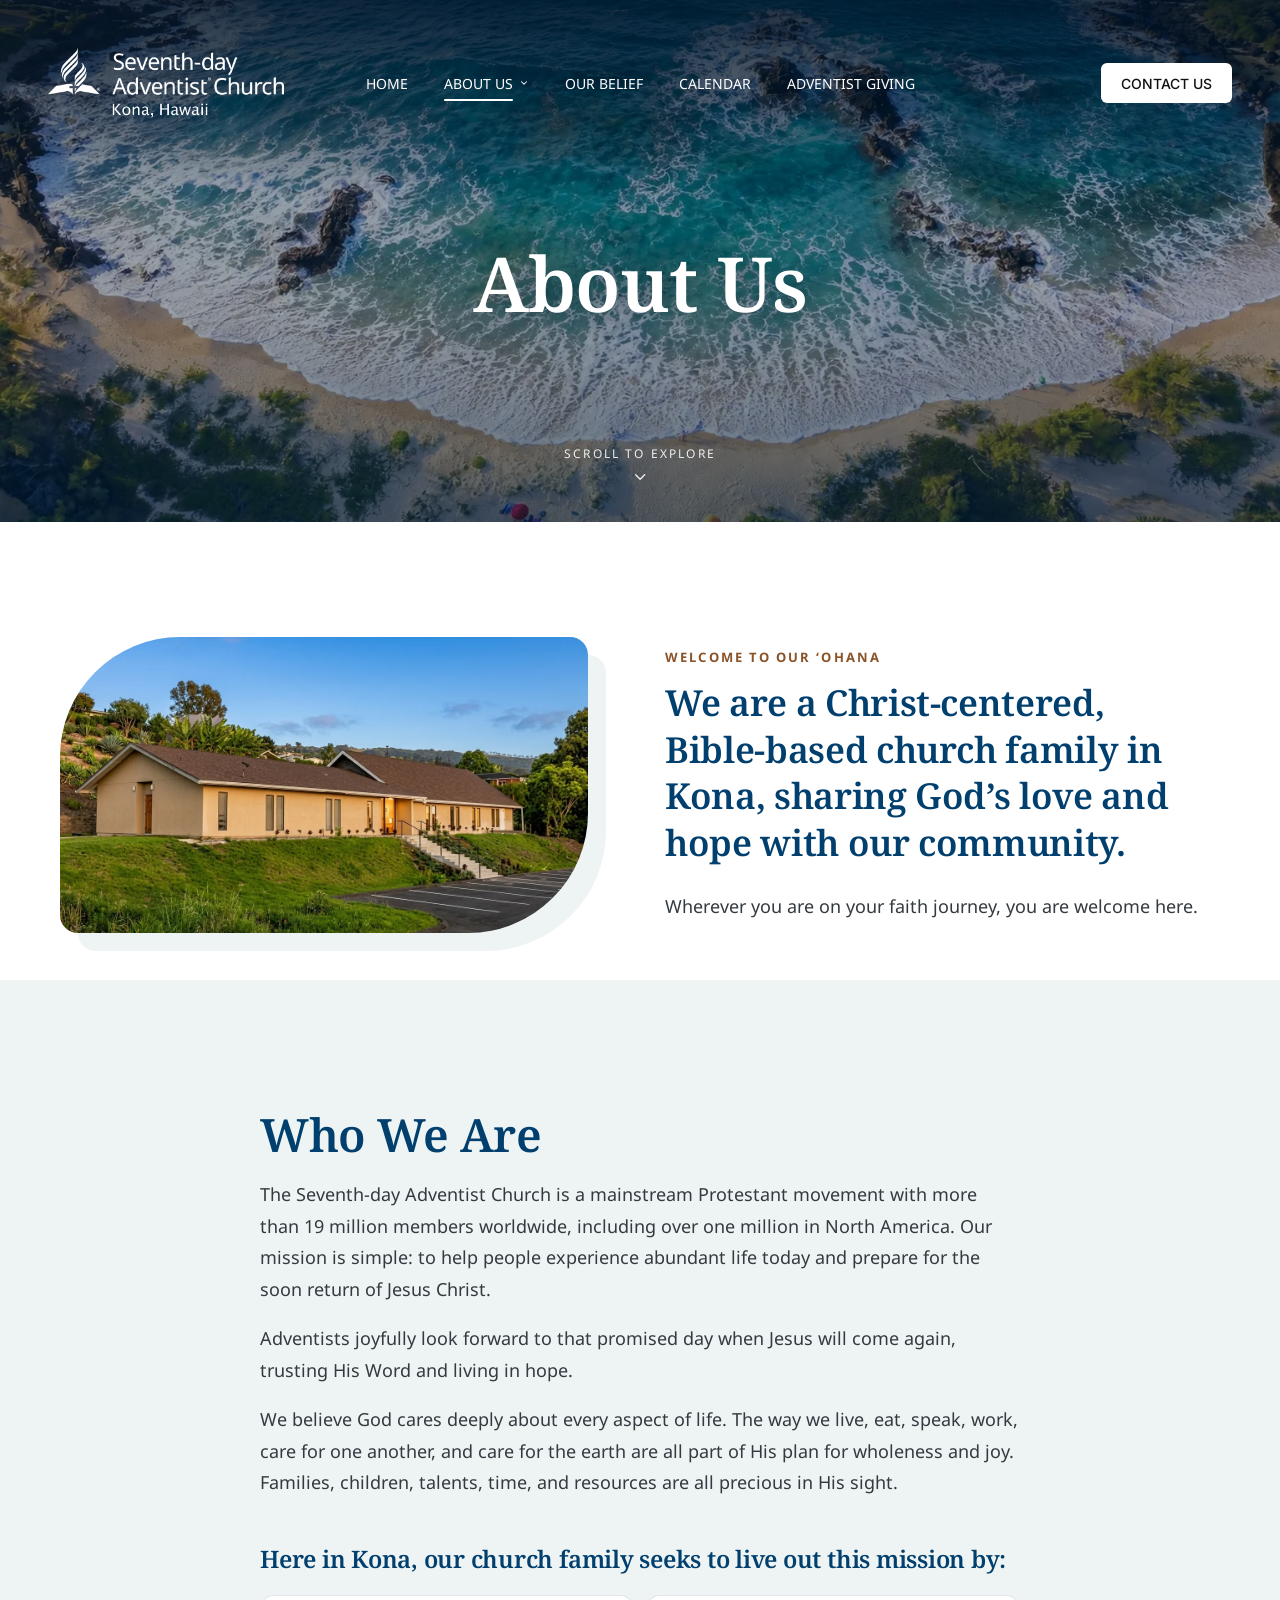
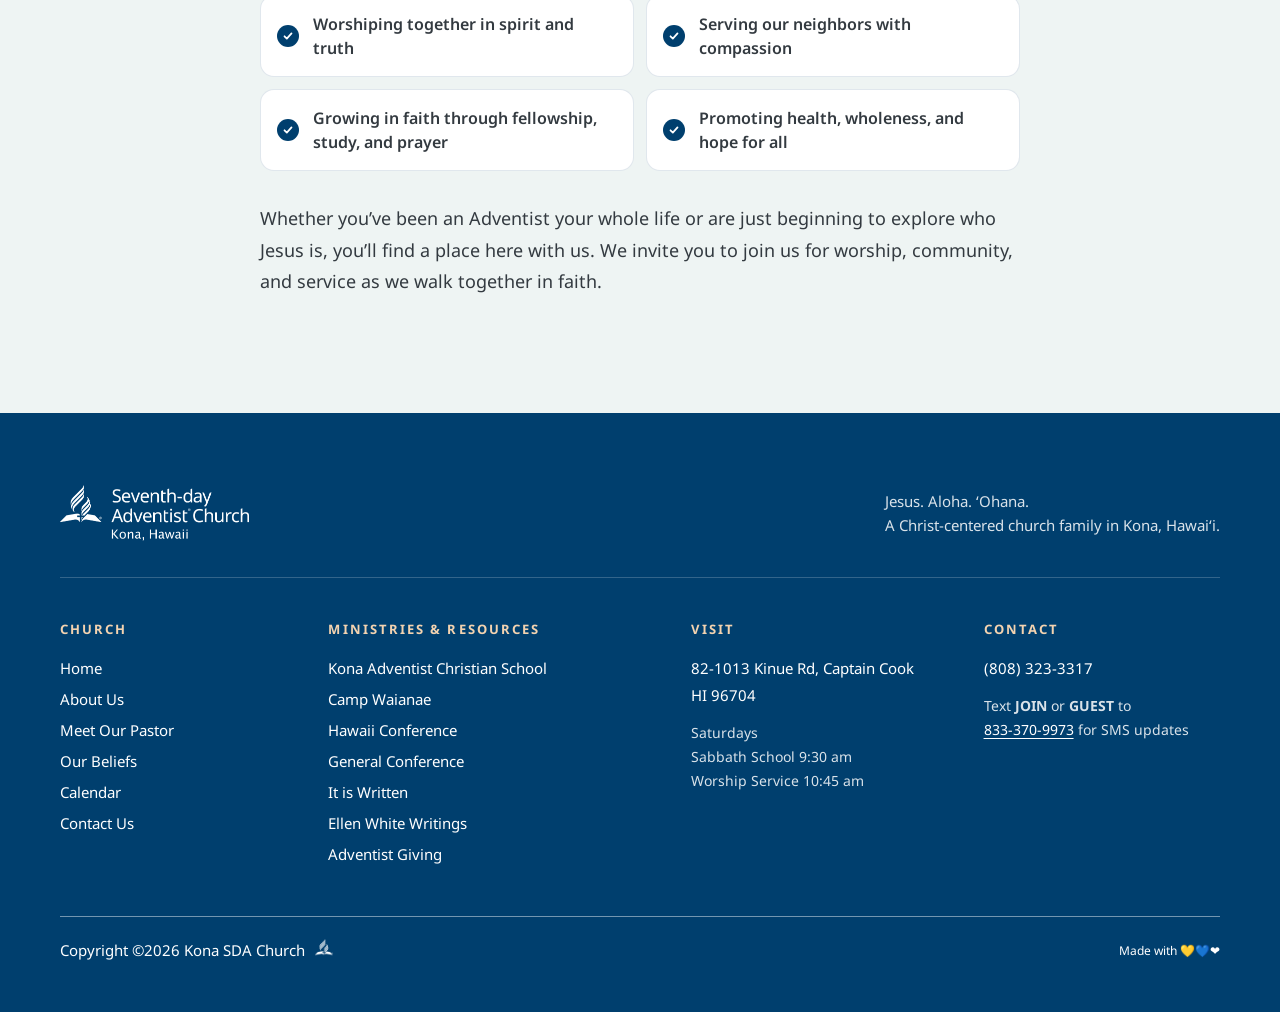
==== commit c620b022: "fixes" ====
--- a/about-us.html
+++ b/about-us.html
@@ -23,7 +23,7 @@
 
 <!-- =================== HEADER =================== -->
 <header class="site-header">
-  <div class="nav">
+  <nav class="nav" aria-label="Main">
     <a href="index.html" class="brand"><img src="img/NAD_logo.webp" alt="Kona Seventh-day Adventist Church — Home" width="1500" height="445"></a>
     <ul class="nav__links">
       <li><a href="index.html">HOME</a></li>
@@ -35,14 +35,14 @@
         </ul>
       </li>
       <li><a href="our-beliefs.html">OUR BELIEF</a></li>
-      <li><a href="calendar.html">CALENDAR</a></li>
+      <li><a href="events.html">CALENDAR</a></li>
       <li><a href="https://adventistgiving.org/donate" target="_blank" rel="noopener">ADVENTIST GIVING</a></li>
     </ul>
     <a href="contact.html" class="btn btn--light btn--sm nav__cta">CONTACT US</a>
     <button class="nav__toggle" type="button" aria-label="Open menu" aria-expanded="false" aria-controls="menu">
       <svg width="22" height="22" viewBox="0 0 24 24" fill="none" stroke="currentColor" stroke-width="1.6" stroke-linecap="round"><path d="M4 8h16M4 16h16"/></svg>
     </button>
-  </div>
+  </nav>
 </header>
 
 <main>
@@ -109,7 +109,7 @@
           <li><a href="about-us.html" aria-current="page">About Us</a></li>
           <li><a href="meet-our-pastor.html">Meet Our Pastor</a></li>
           <li><a href="our-beliefs.html">Our Beliefs</a></li>
-          <li><a href="calendar.html">Calendar</a></li>
+          <li><a href="events.html">Calendar</a></li>
           <li><a href="contact.html">Contact Us</a></li>
         </ul>
       </nav>
@@ -163,7 +163,7 @@
       </ul>
     </li>
     <li><a href="our-beliefs.html">OUR BELIEF</a></li>
-    <li><a href="calendar.html">CALENDAR</a></li>
+    <li><a href="events.html">CALENDAR</a></li>
     <li><a href="https://adventistgiving.org/donate" target="_blank" rel="noopener">ADVENTIST GIVING</a></li>
   </ul>
   <a href="contact.html" class="btn btn--light">Contact Us</a>
--- a/css/styles.css
+++ b/css/styles.css
@@ -152,7 +152,7 @@
 }
 .btn--light, .btn--glass:hover { background: var(--white); color: #111; }   /* el de cristal se rellena como BULLETIN */
 .btn--glass {
-  background: var(--glass); color: var(--white);
+  background: rgba(0, 14, 28, .35); color: var(--white);   /* cristal oscuro: texto blanco legible sobre la foto */
   border: 1px solid var(--glass-border);
   backdrop-filter: blur(14px); -webkit-backdrop-filter: blur(14px);
 }
@@ -233,6 +233,17 @@
 .nav__links .submenu a:hover,
 .nav__links .submenu a:focus-visible { background: rgba(255, 255, 255, .1); color: #fff; transform: none; }
 .nav__links .submenu a[aria-current="page"] { color: #fff; font-weight: 600; }
+
+/* Página actual: enlace en blanco con una barra debajo (aria-current lo marcan los HTML) */
+.nav__links > li > a[aria-current="page"],
+.nav__links > .has-sub:has([aria-current="page"]) > a { position: relative; color: var(--white); }
+.nav__links > li > a[aria-current="page"]::after,
+.nav__links > .has-sub:has([aria-current="page"]) > a::after {
+  content: ""; position: absolute; left: 0; right: 0; bottom: -8px;
+  height: 2px; border-radius: 2px; background: currentColor;
+}
+.nav__links > .has-sub:has([aria-current="page"]) > a::after { right: 16px; }   /* sin subrayar la flecha */
+.nav .nav__cta[aria-current="page"] { box-shadow: 0 0 0 2px rgba(0, 14, 28, .4), 0 0 0 4px var(--white); }
 
 /* Menú fijo en escritorio (lo activa el JS al hacer scroll) */
 @media (min-width: 900px) {
@@ -288,6 +299,13 @@
   color: var(--on-dark-muted);
 }
 .menu__links .menu__sub a[aria-current="page"] { color: #fff; font-weight: 500; }
+/* Página actual en el menú móvil: subrayado */
+.menu__links > li > a[aria-current="page"],
+.menu__links .menu__sub a[aria-current="page"] {
+  text-decoration: underline; text-decoration-thickness: 2px; text-underline-offset: 8px;
+}
+.menu__links .menu__sub a[aria-current="page"] { text-underline-offset: 5px; }
+.menu .btn[aria-current="page"] { box-shadow: 0 0 0 2px rgba(0, 0, 0, .5), 0 0 0 4px var(--white); }
 
 
 /* ---------- Indicador "Scroll to explore" (abajo del hero en todas las páginas) ---------- */
@@ -299,7 +317,7 @@
   white-space: nowrap;
 }
 .scroll-cue:hover { color: #fff; }
-.scroll-cue svg { animation: cue-float 2.4s ease-in-out infinite; }
+.scroll-cue svg { animation: cue-float 2.4s ease-in-out 2; }   /* 2 rebotes (< 5 s) y se detiene */
 @keyframes cue-float { 0%, 100% { transform: translateY(0); } 50% { transform: translateY(5px); } }
 
 /* ---------- 4.4 Títulos y etiquetas ---------- */
@@ -345,6 +363,11 @@
 /* Capa de color entre la foto y el texto (cada sección define su "background") */
 .newsletter::after, .page-hero::after, .belief--salvation::before, .bl-living::before {
   content: ""; position: absolute; inset: 0; z-index: -1;
+}
+/* Franja oscura arriba de las fotos del hero y de los banners: el menú blanco se lee sobre el agua */
+.hero::before, .page-hero::before {
+  content: ""; position: absolute; inset: 0 0 auto 0; height: 200px; z-index: -1; pointer-events: none;
+  background: linear-gradient(rgba(0, 14, 28, .55), rgba(0, 14, 28, 0));
 }
 /* Foco blanco en las secciones oscuras dentro del contenido */
 .bl-28 :focus-visible, .bl-living :focus-visible { outline-color: #fff; }
@@ -424,6 +447,8 @@
 .newsletter h2 { font-family: var(--font-sans); letter-spacing: normal; font-size: clamp(20px, 2.2vw, 26px); font-weight: 400; color: #000; text-transform: uppercase; }
 .newsletter p { margin-top: 14px; color: var(--muted); font-weight: 700; font-size: clamp(15px, 1.4vw, 18px); line-height: 1.6; }
 .newsletter a { color: inherit; }
+/* Enlaces dentro de un texto: subrayados para distinguirlos sin depender del color */
+.newsletter p a, .footer__note a { text-decoration: underline; text-underline-offset: 3px; }
 .news-letter-keyword { font-weight: 900; color: var(--ocean); }
 
 
@@ -504,13 +529,29 @@
   .hero__canvas { display: block; background-image: url("../img/hero/desktop/frame_001.webp"); }
   .hero__video { display: none; }
 }
-.hero__overlay { position: absolute; inset: 0; z-index: -1; background: rgba(0,0,0,.2); }
+.hero__overlay {                       /* sombra para que el texto blanco se lea sobre la foto (contraste WCAG AA) */
+  position: absolute; inset: 0; z-index: -1;
+  background: linear-gradient(180deg, rgba(0, 14, 28, .62) 0%, rgba(0, 14, 28, .42) 24%, rgba(0, 14, 28, .46) 52%, rgba(0, 14, 28, .52) 80%, rgba(0, 14, 28, .68) 100%);
+}
 .hero__missing {
   position: absolute; top: 50%; left: 50%; transform: translate(-50%,-50%);
   z-index: -1; display: none;
   font-size: 13px; color: var(--white-75);
   border: 1px dashed var(--glass-border); border-radius: 12px; padding: 10px 14px;
 }
+/* Botón para pausar el video del hero (móvil y tableta) */
+.hero__pause {
+  position: absolute; right: var(--gutter); bottom: 28px; z-index: 2;
+  width: 44px; height: 44px; border-radius: 50%;
+  display: grid; place-items: center; cursor: pointer;
+  color: #fff; background: rgba(0, 14, 28, .45);
+  border: 1px solid rgba(255, 255, 255, .7);
+  backdrop-filter: blur(6px); -webkit-backdrop-filter: blur(6px);
+}
+.hero__pause[hidden] { display: none; }
+.hero__pause .icon-play, .hero__pause.is-paused .icon-pause { display: none; }
+.hero__pause.is-paused .icon-play { display: block; }
+@media (min-width: 900px) and (hover: hover) and (pointer: fine) { .hero__pause { display: none; } }
 .hero.is-missing .hero__missing { display: block; top: auto; bottom: 72px; transform: translateX(-50%); }
 
 .hero__content {
@@ -523,7 +564,7 @@
   font-size: clamp(32px, 10.2vw, 40px); line-height: 1.02;
   text-wrap: balance; overflow-wrap: break-word;
   max-width: 1024px;
-  text-shadow: 0 0 32px rgba(255,255,255,.35), 0 0 80px rgba(255,255,255,.18);
+  text-shadow: 0 2px 24px rgba(0, 0, 0, .35);   /* sombra oscura: mejora la lectura sobre la foto */
 }
 .hero h1 .line { display: block; }
 .hero h1 .nowrap { white-space: nowrap; }
@@ -595,8 +636,8 @@
   background: var(--ocean);
 }
 .page-hero__img { object-position: center 60%; }
-.page-hero::after {                    /* capa para contraste del título */
-  background: linear-gradient(rgba(0, 20, 40, .45) 0%, rgba(0, 30, 55, .30) 35%, rgba(0, 30, 55, .55) 100%);
+.page-hero::after {                    /* capa para contraste del menú, el título y "Scroll to explore" */
+  background: linear-gradient(rgba(0, 20, 40, .66) 0%, rgba(0, 30, 55, .40) 35%, rgba(0, 30, 55, .40) 60%, rgba(0, 30, 55, .64) 100%);
 }
 .page-hero h1 {                        /* tipo de título en 6.5 */
   font-size: clamp(40px, 6.5vw, 76px); line-height: 1.05;
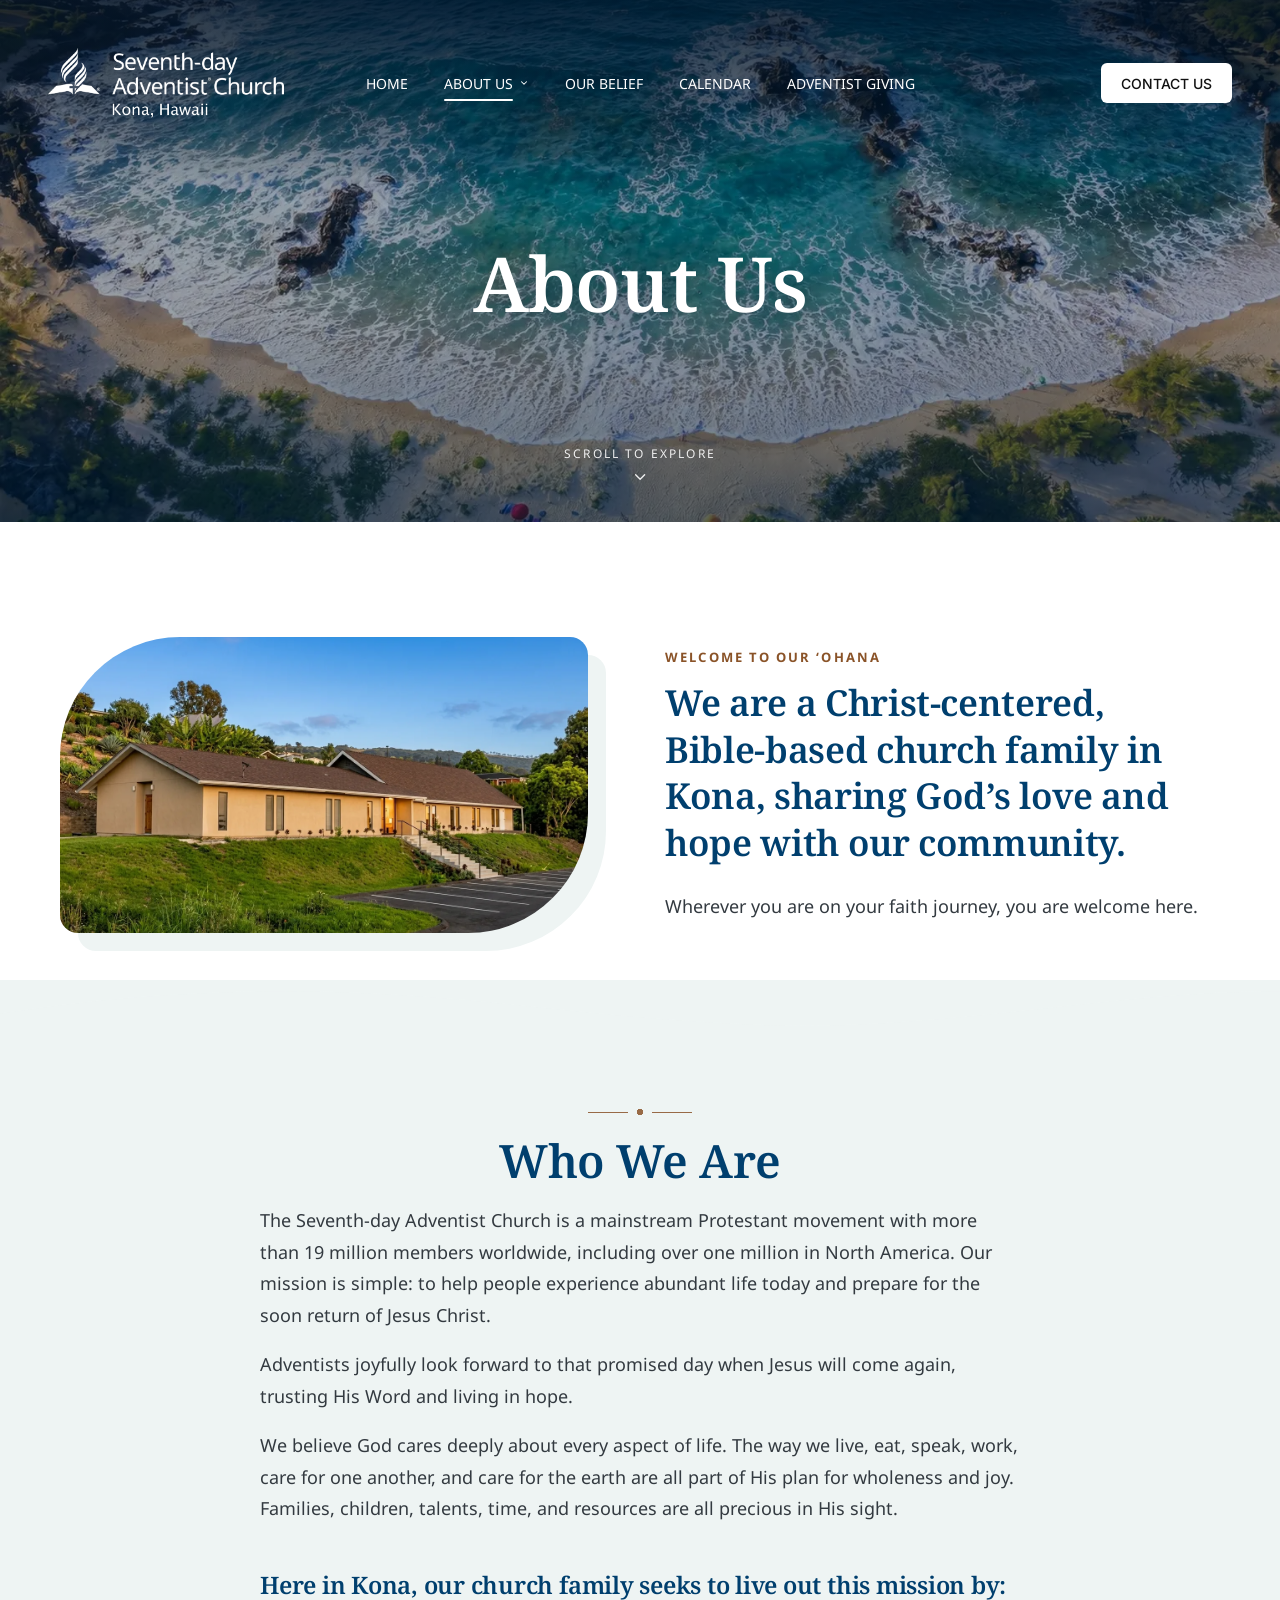
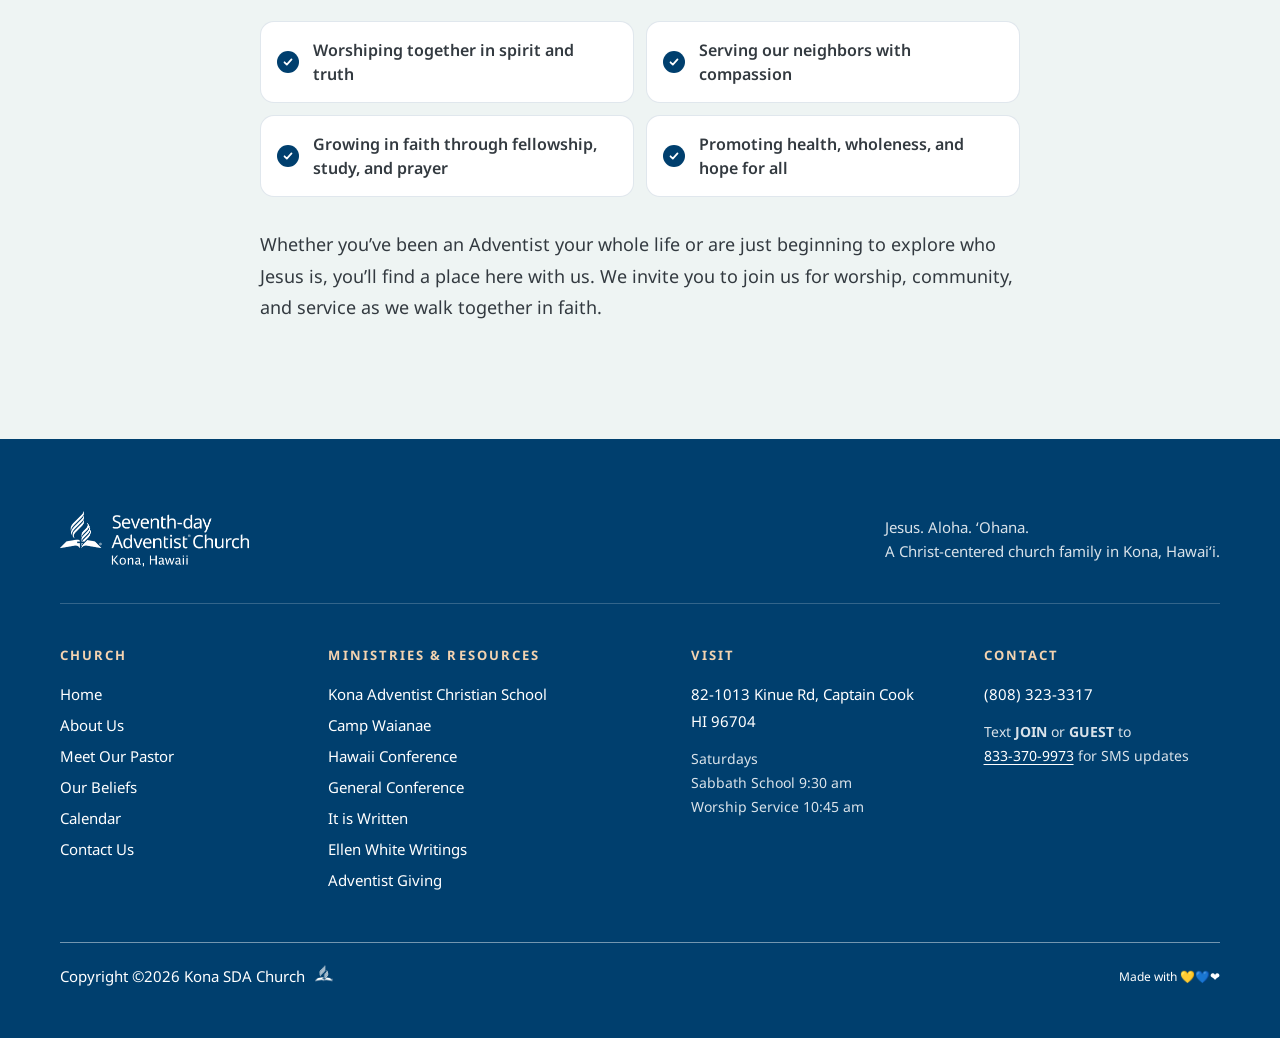
==== commit beccfac8: "fixed the brown line, set it above the H2s on the home page" ====
--- a/about-us.html
+++ b/about-us.html
@@ -75,6 +75,7 @@
   <section class="bl-core about-who" aria-labelledby="who-title">
     <svg class="bl-core__wave" viewBox="0 0 1440 80" preserveAspectRatio="none" aria-hidden="true"><path d="M0 48c160-32 320-40 480-24s320 48 480 40 320-48 480-48V80H0z"/></svg>
     <div class="about-who__inner">
+      <span class="bl-ornament" aria-hidden="true"></span>
       <h2 id="who-title">Who We Are</h2>
       <p>The Seventh-day Adventist Church is a mainstream Protestant movement with more than 19 million members worldwide, including over one million in North America. Our mission is simple: to help people experience abundant life today and prepare for the soon return of Jesus Christ.</p>
       <p>Adventists joyfully look forward to that promised day when Jesus will come again, trusting His Word and living in hope.</p>
--- a/css/styles.css
+++ b/css/styles.css
@@ -340,8 +340,8 @@
   background: var(--sea); color: var(--ocean);
 }
 
-/* Adorno: línea fina con un punto en el centro (también bajo los títulos del home) */
-.bl-ornament, .block h2::after {
+/* Adorno: línea fina con un punto en el centro (también sobre los títulos del home) */
+.bl-ornament, .block h2::before {
   display: inline-block; width: 104px; height: 8px; opacity: .85;
   background:
     radial-gradient(circle, var(--koa) 3px, transparent 3.5px) center / 8px 8px no-repeat,
@@ -598,7 +598,7 @@
 .block--sea { background: var(--sea); }
 .block__inner { max-width: 720px; margin: 0 auto; }
 .block h2 { display: inline-flex; flex-direction: column; align-items: center; gap: 18px; }
-.block h2::after { content: ""; }      /* adorno .bl-ornament (4.4) */
+.block h2::before { content: ""; }     /* adorno .bl-ornament (4.4), encima del título como en las demás páginas */
 .block__inner > p { max-width: var(--measure); margin: 24px auto 0; }
 .block .btn { margin-top: 32px; }
 
@@ -653,6 +653,8 @@
 
 .about-who__inner { max-width: 760px; margin: 0 auto; padding-top: clamp(40px, 6vw, 72px); }
 .about-who .closing { margin-top: 32px; }
+.about-who__inner > .bl-ornament { display: block; margin-inline: auto; }   /* adorno y título centrados; párrafos alineados a la izquierda */
+.about-who__inner > .bl-ornament + h2 { margin-top: 18px; text-align: center; }   /* mismo espacio que en Our Beliefs */
 
 .pillars__title { margin-top: 44px; font-size: clamp(20px, 2vw, 24px); line-height: 1.35; }
 .pillars { list-style: none; margin-top: 20px; display: grid; gap: 12px; }
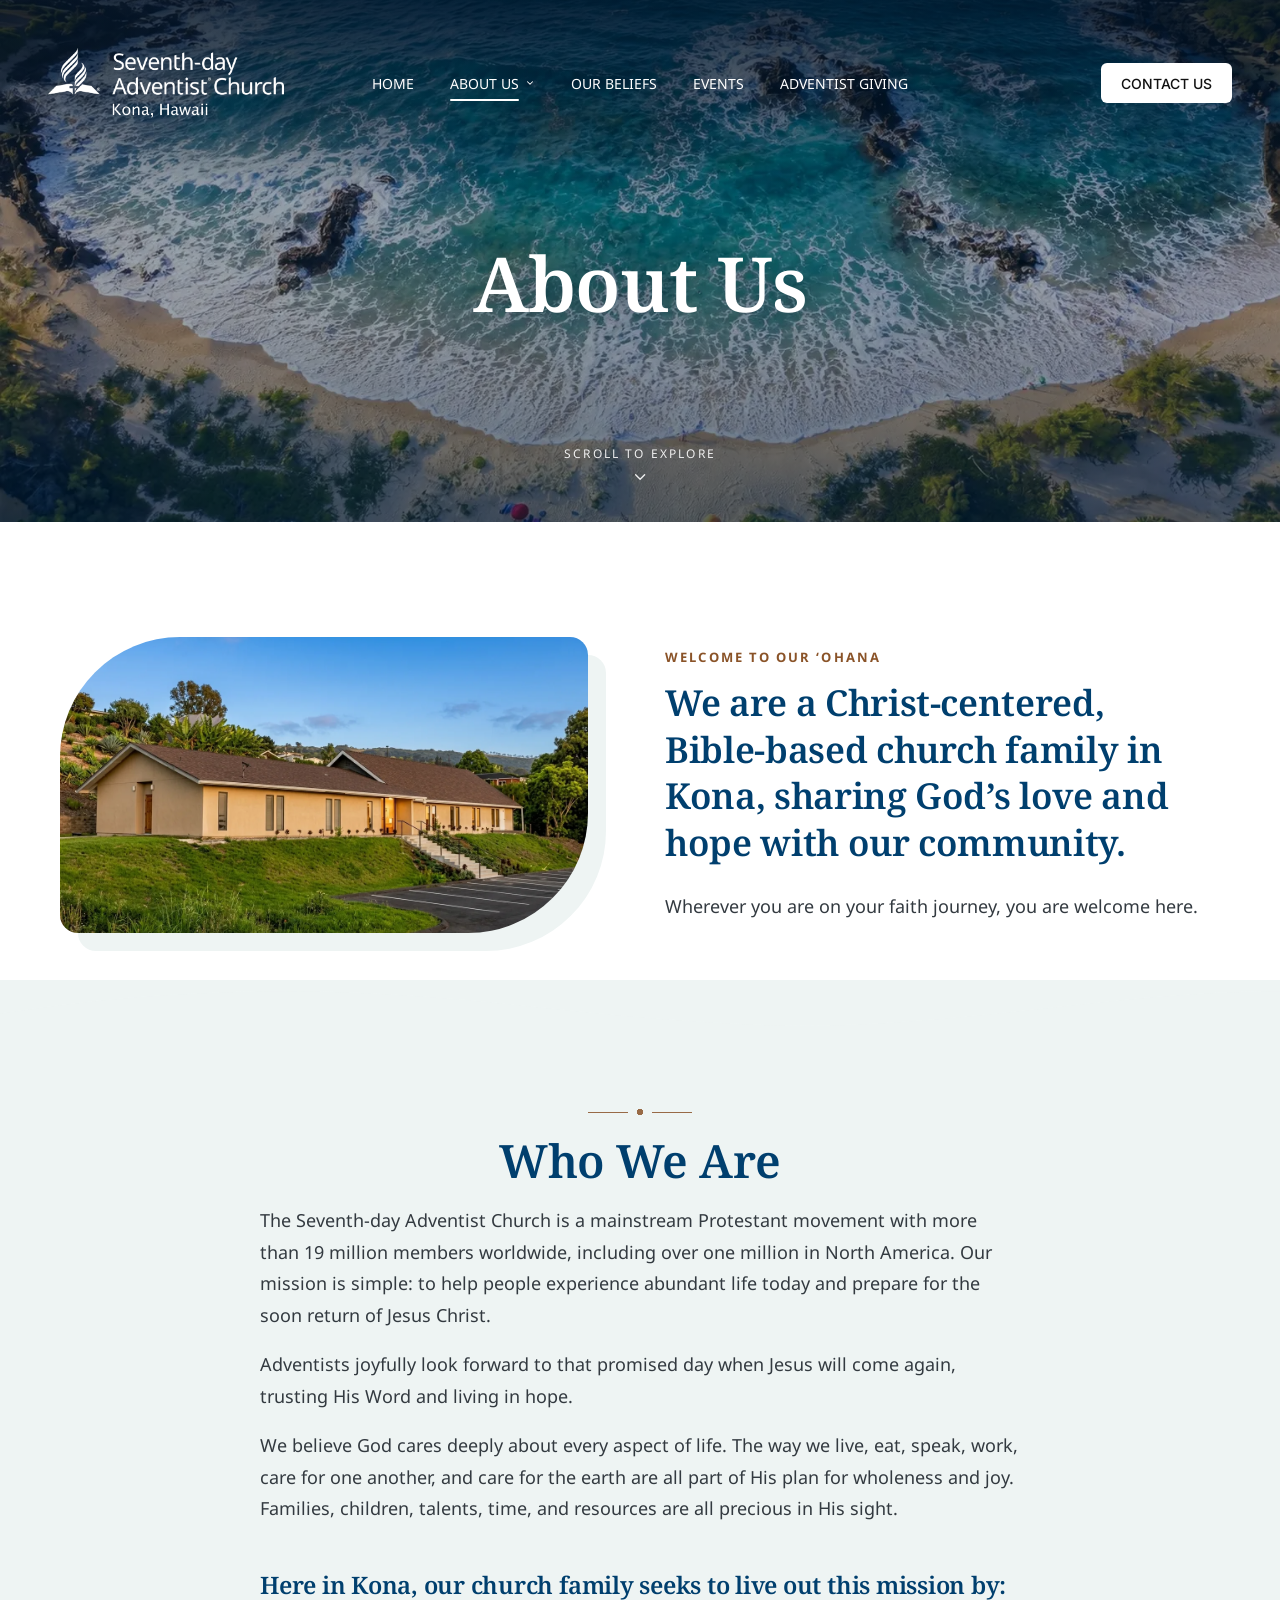
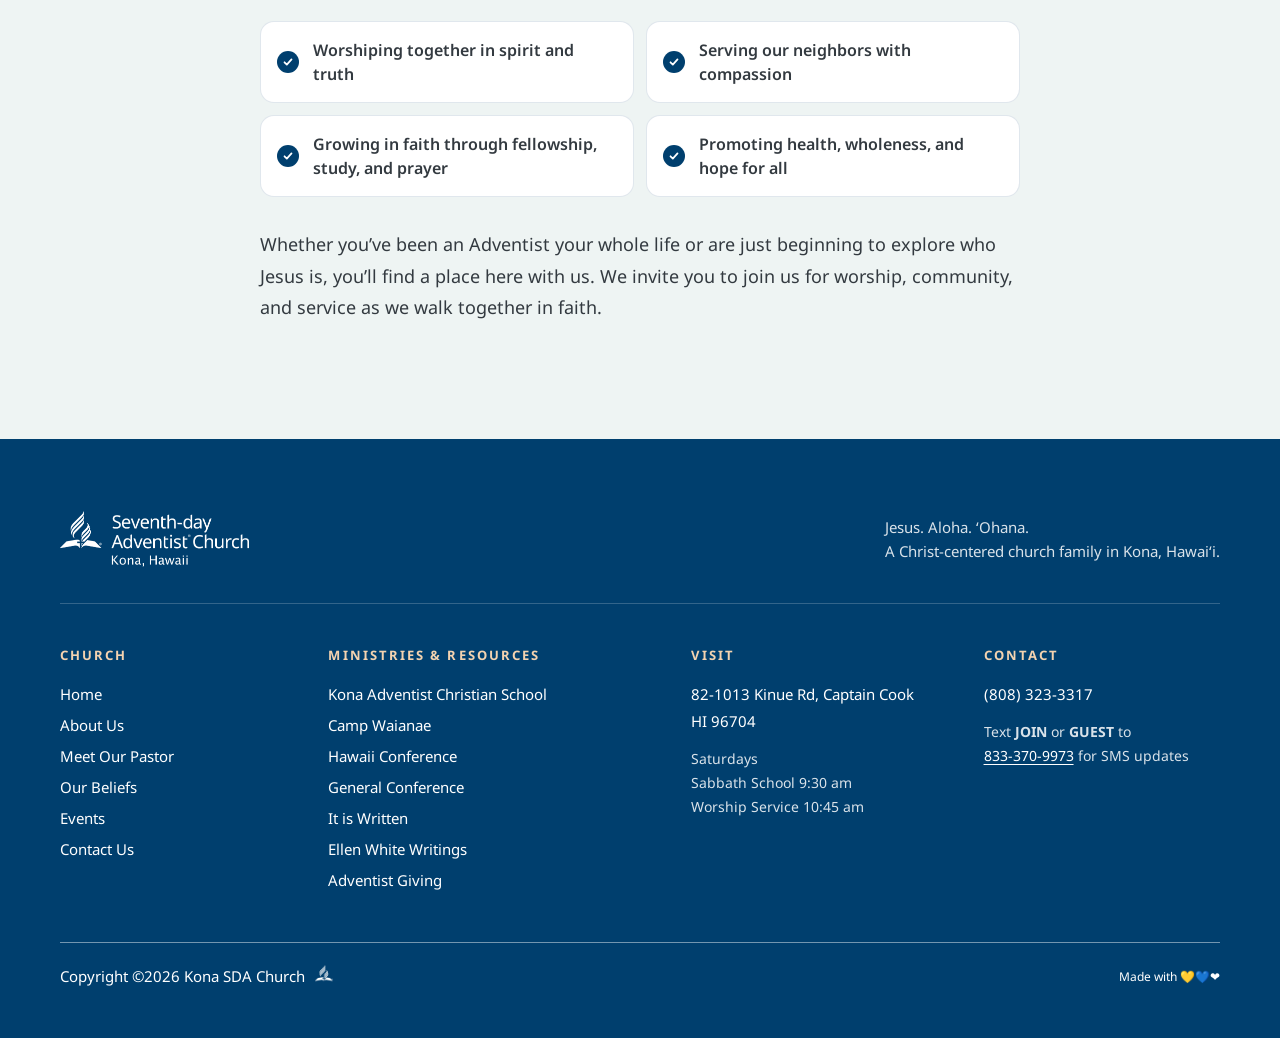
==== commit 42402f1f: "Fixed the events links" ====
--- a/about-us.html
+++ b/about-us.html
@@ -34,8 +34,8 @@
           <li><a href="meet-our-pastor.html">Meet Our Pastor</a></li>
         </ul>
       </li>
-      <li><a href="our-beliefs.html">OUR BELIEF</a></li>
-      <li><a href="events.html">CALENDAR</a></li>
+      <li><a href="our-beliefs.html">OUR BELIEFS</a></li>
+      <li><a href="events.html">EVENTS</a></li>
       <li><a href="https://adventistgiving.org/donate" target="_blank" rel="noopener">ADVENTIST GIVING</a></li>
     </ul>
     <a href="contact.html" class="btn btn--light btn--sm nav__cta">CONTACT US</a>
@@ -110,7 +110,7 @@
           <li><a href="about-us.html" aria-current="page">About Us</a></li>
           <li><a href="meet-our-pastor.html">Meet Our Pastor</a></li>
           <li><a href="our-beliefs.html">Our Beliefs</a></li>
-          <li><a href="events.html">Calendar</a></li>
+          <li><a href="events.html">Events</a></li>
           <li><a href="contact.html">Contact Us</a></li>
         </ul>
       </nav>
@@ -163,8 +163,8 @@
         <li><a href="meet-our-pastor.html">Meet Our Pastor</a></li>
       </ul>
     </li>
-    <li><a href="our-beliefs.html">OUR BELIEF</a></li>
-    <li><a href="events.html">CALENDAR</a></li>
+    <li><a href="our-beliefs.html">OUR BELIEFS</a></li>
+    <li><a href="events.html">EVENTS</a></li>
     <li><a href="https://adventistgiving.org/donate" target="_blank" rel="noopener">ADVENTIST GIVING</a></li>
   </ul>
   <a href="contact.html" class="btn btn--light">Contact Us</a>
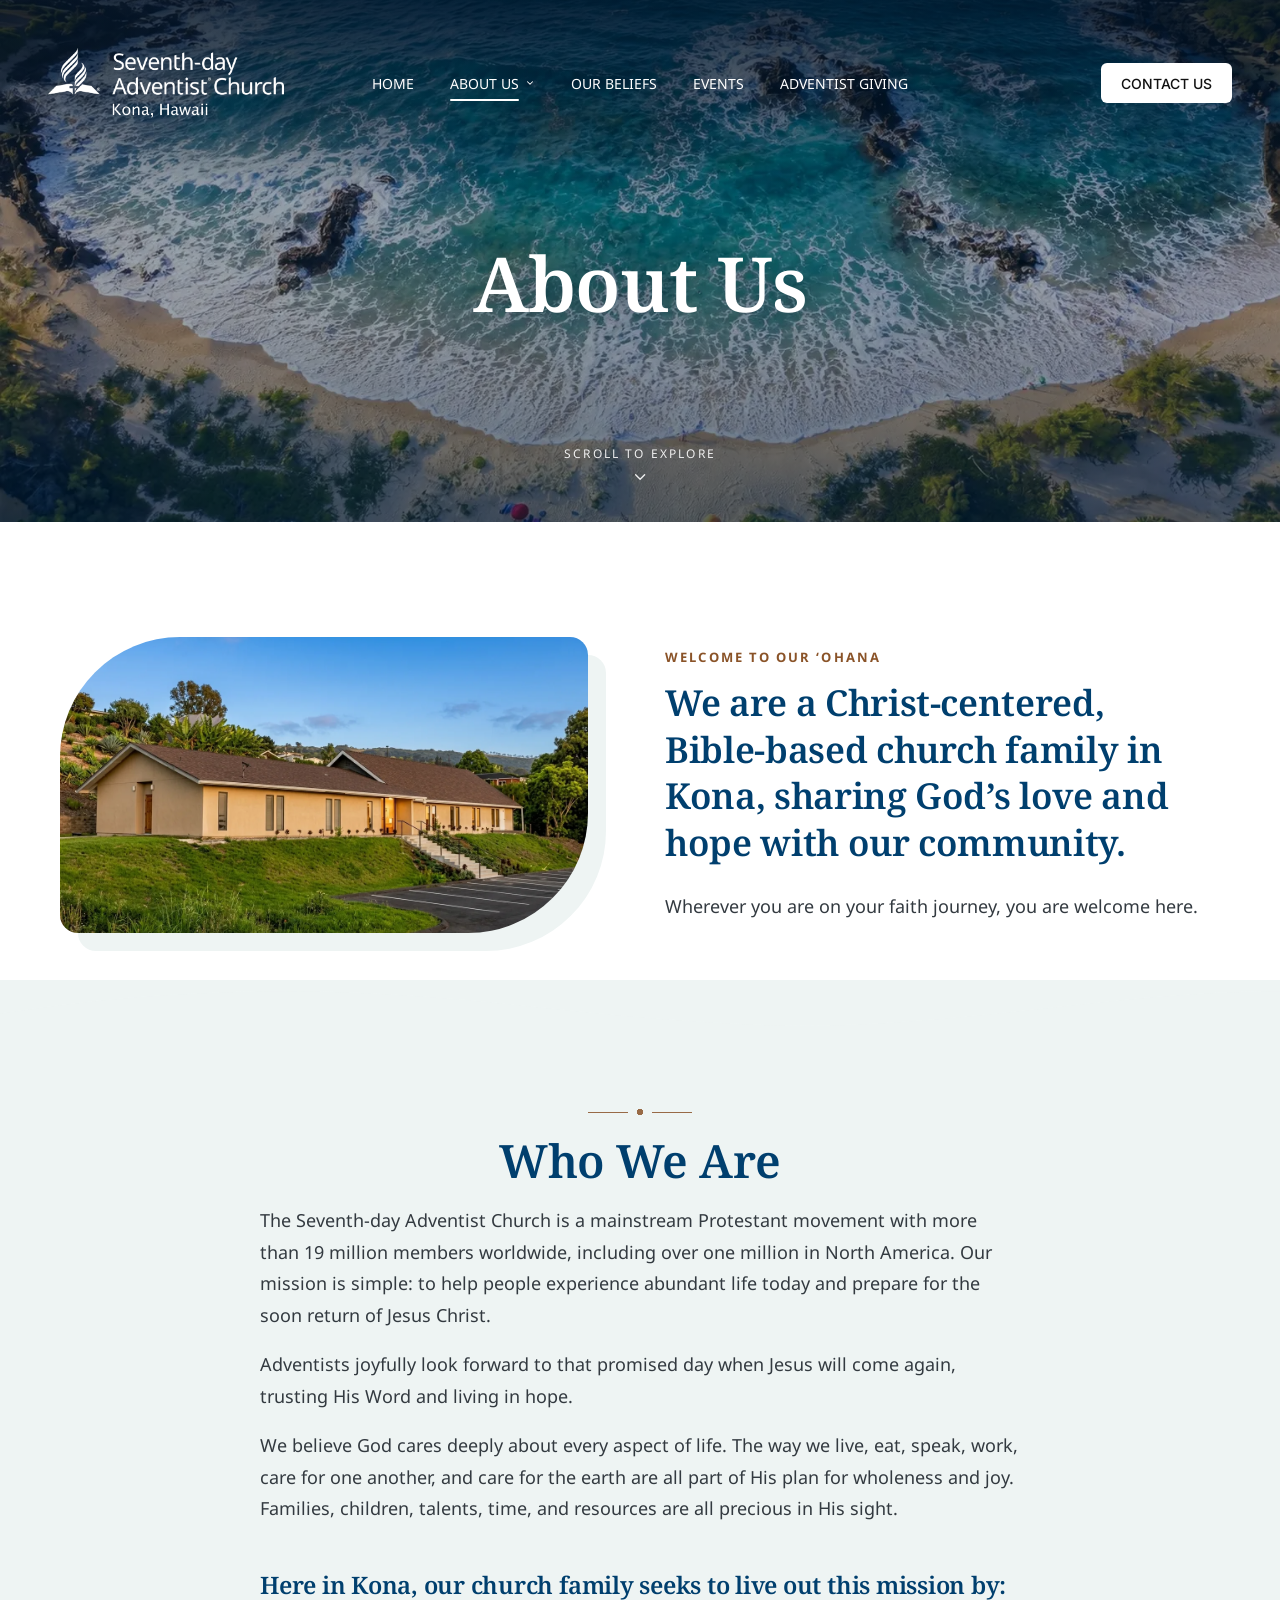
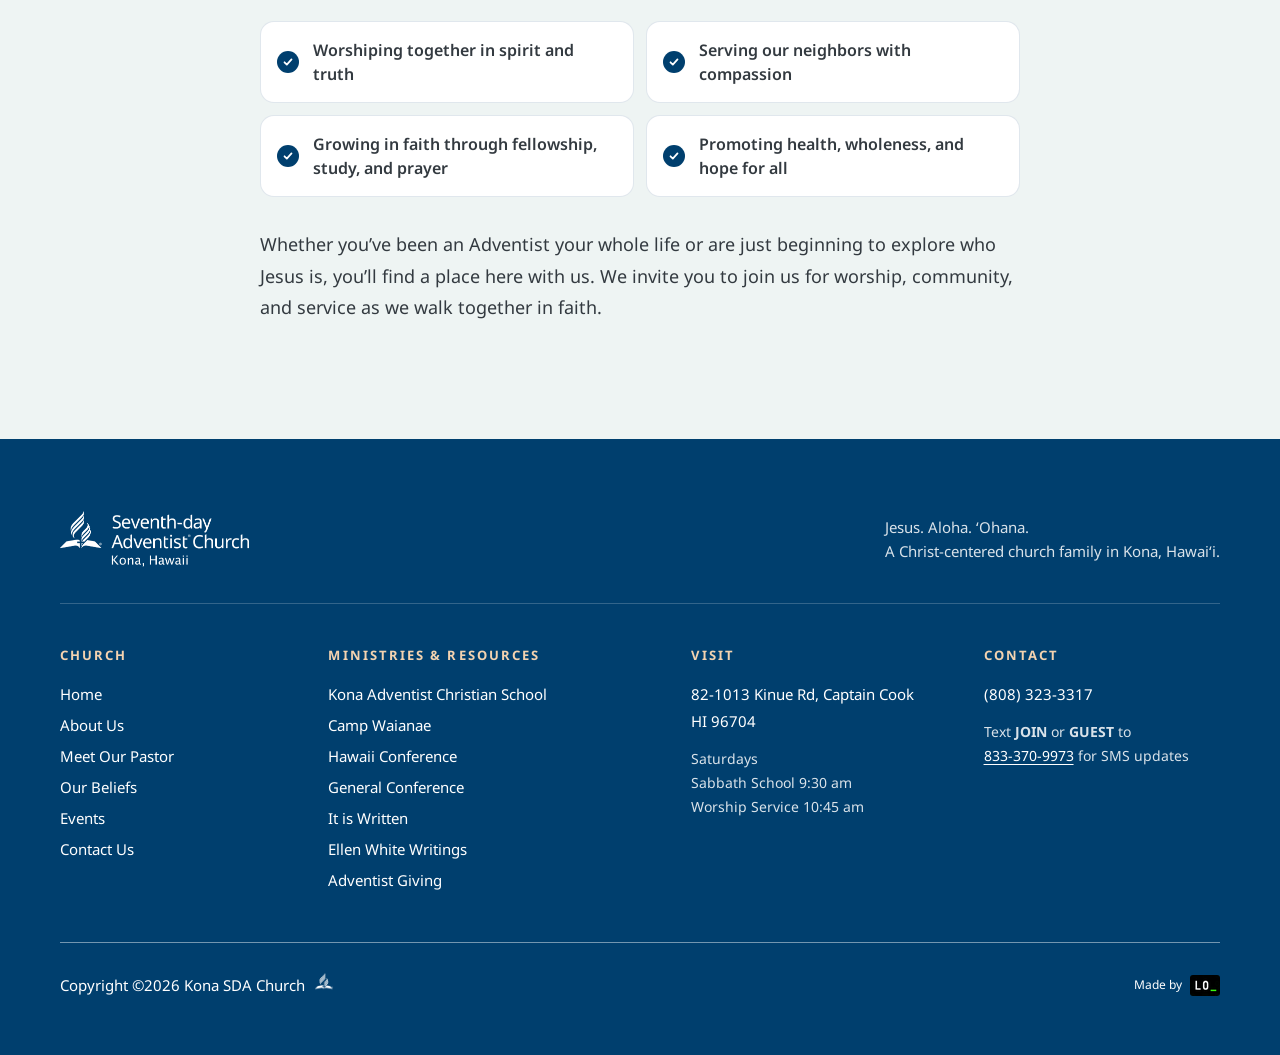
==== commit 2e8374b0: "added the LO image for reference" ====
--- a/about-us.html
+++ b/about-us.html
@@ -143,7 +143,7 @@
     <div class="footer__bottom">
       <p class="footer__copy">Copyright ©2026 Kona SDA Church
         <span class="footer__mark"><img src="img/NAD_logo.webp" alt="" width="1500" height="445" loading="lazy"></span></p>
-      <p class="footer__made">Made with <span aria-label="amor"><a class="remove-decoration" href="https://www.leonoliver.com/" target="_blank" rel="noopener">💛💙❤️</a></span></p>
+      <p class="footer__made"><a class="footer__credit remove-decoration" href="https://www.leonoliver.com/" target="_blank" rel="noopener">Made by <picture><source srcset="img/leonoliver-logo-30.webp 30w, img/leonoliver-logo-48.webp 48w" sizes="30px" type="image/webp"><img src="img/leonoliver-logo-30.png" srcset="img/leonoliver-logo-30.png 30w, img/leonoliver-logo-48.png 48w" sizes="30px" width="30" height="21" alt="Leon Oliver" loading="lazy" decoding="async"></picture><span class="visually-hidden"> (opens in a new tab)</span></a></p>
     </div>
   </div>
 </footer>
--- a/css/styles.css
+++ b/css/styles.css
@@ -493,7 +493,15 @@
 .footer__copy { display: flex; align-items: center; gap: 10px; }
 .footer__mark { width: 21px; height: 24px; overflow: hidden; flex: none; }
 .footer__mark img { height: 24px; width: auto; max-width: none; display: block; }
-.footer__made { font-size: 12px; }
+.footer__made { font-size: 12px; margin-left: auto; }
+/* "Made by" + logo de Leon Oliver: abajo a la derecha; centrado abajo en móvil */
+.footer__credit { display: inline-flex; align-items: center; gap: 8px; min-height: 44px; color: var(--on-dark-muted); transition: opacity .2s ease; }
+.footer__credit img { display: block; width: 30px; height: auto; border-radius: 3px; }
+.footer__credit:hover { opacity: .8; }
+.footer__credit:focus-visible { outline: 2px solid #fff; outline-offset: 3px; border-radius: 4px; }
+@media (max-width: 599px) {
+  .footer__made { flex-basis: 100%; margin-left: 0; text-align: center; }
+}
 
 
 /* =====================================================================
